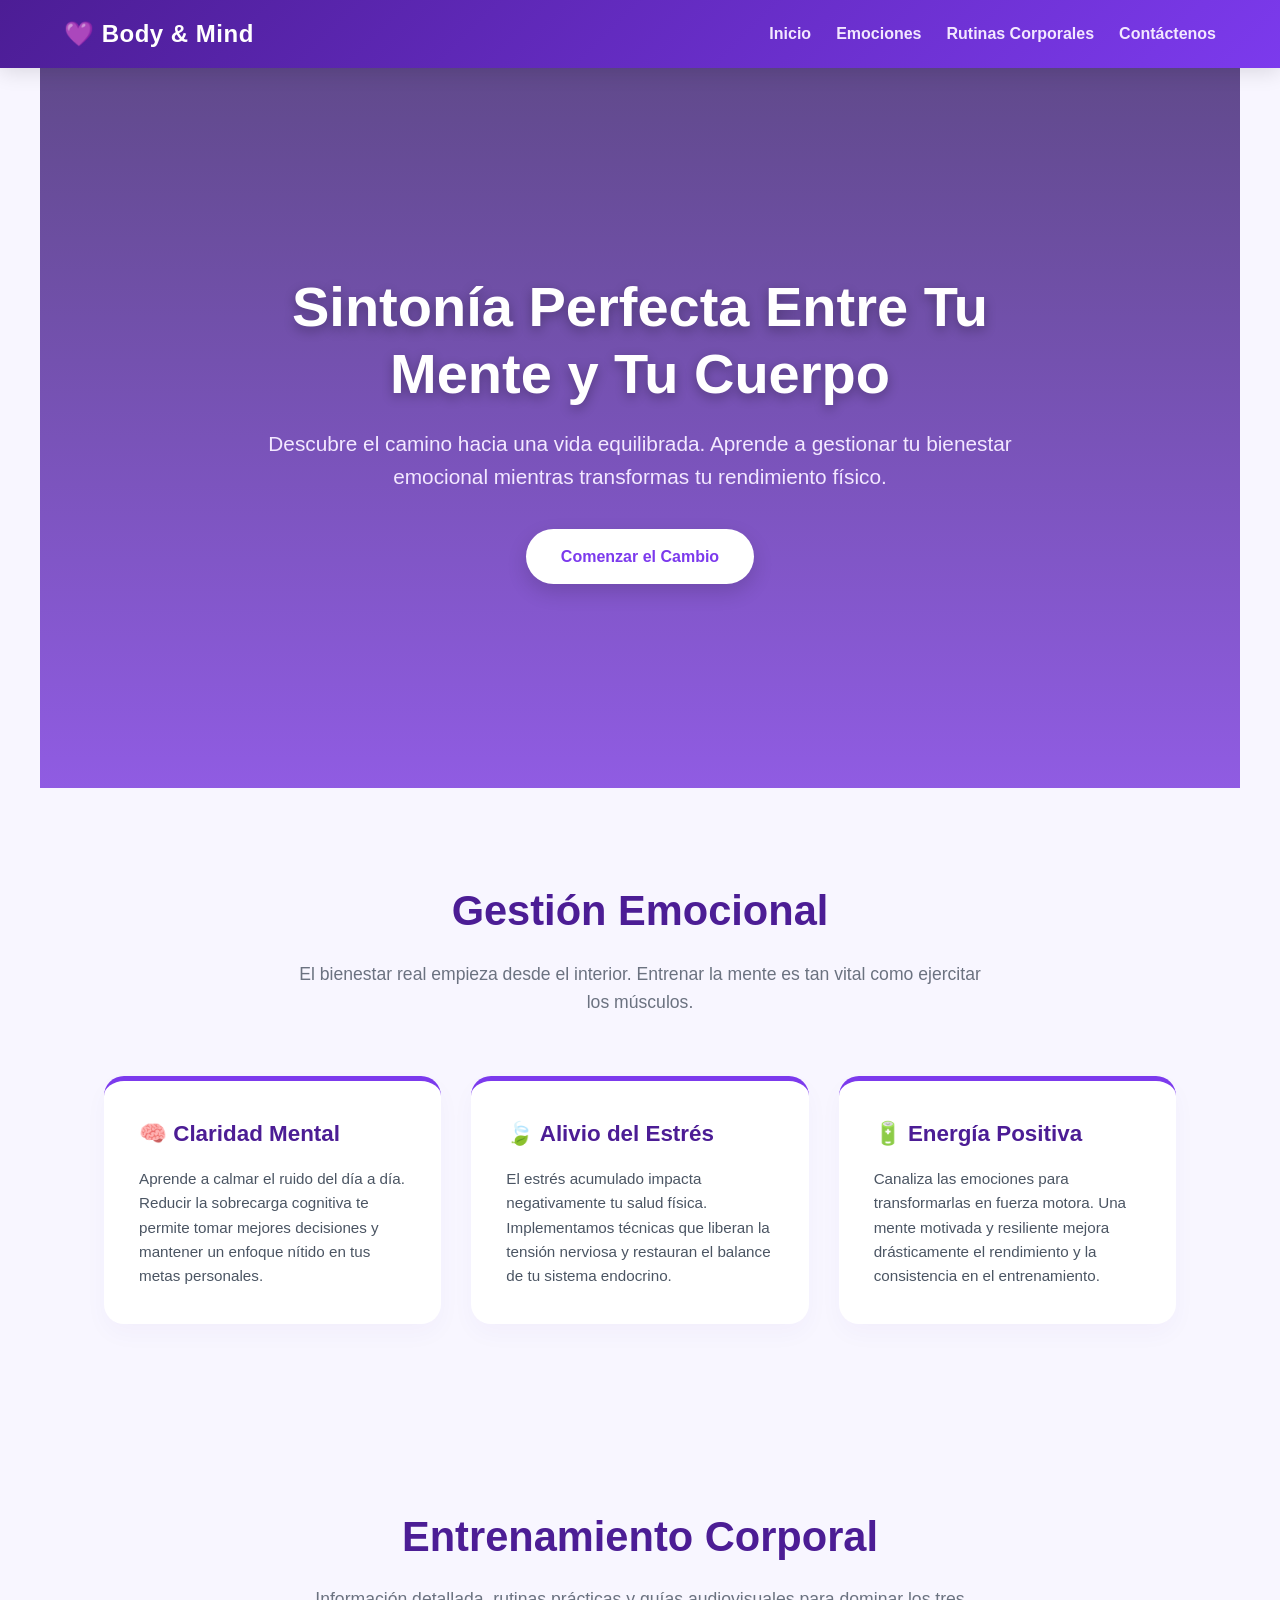
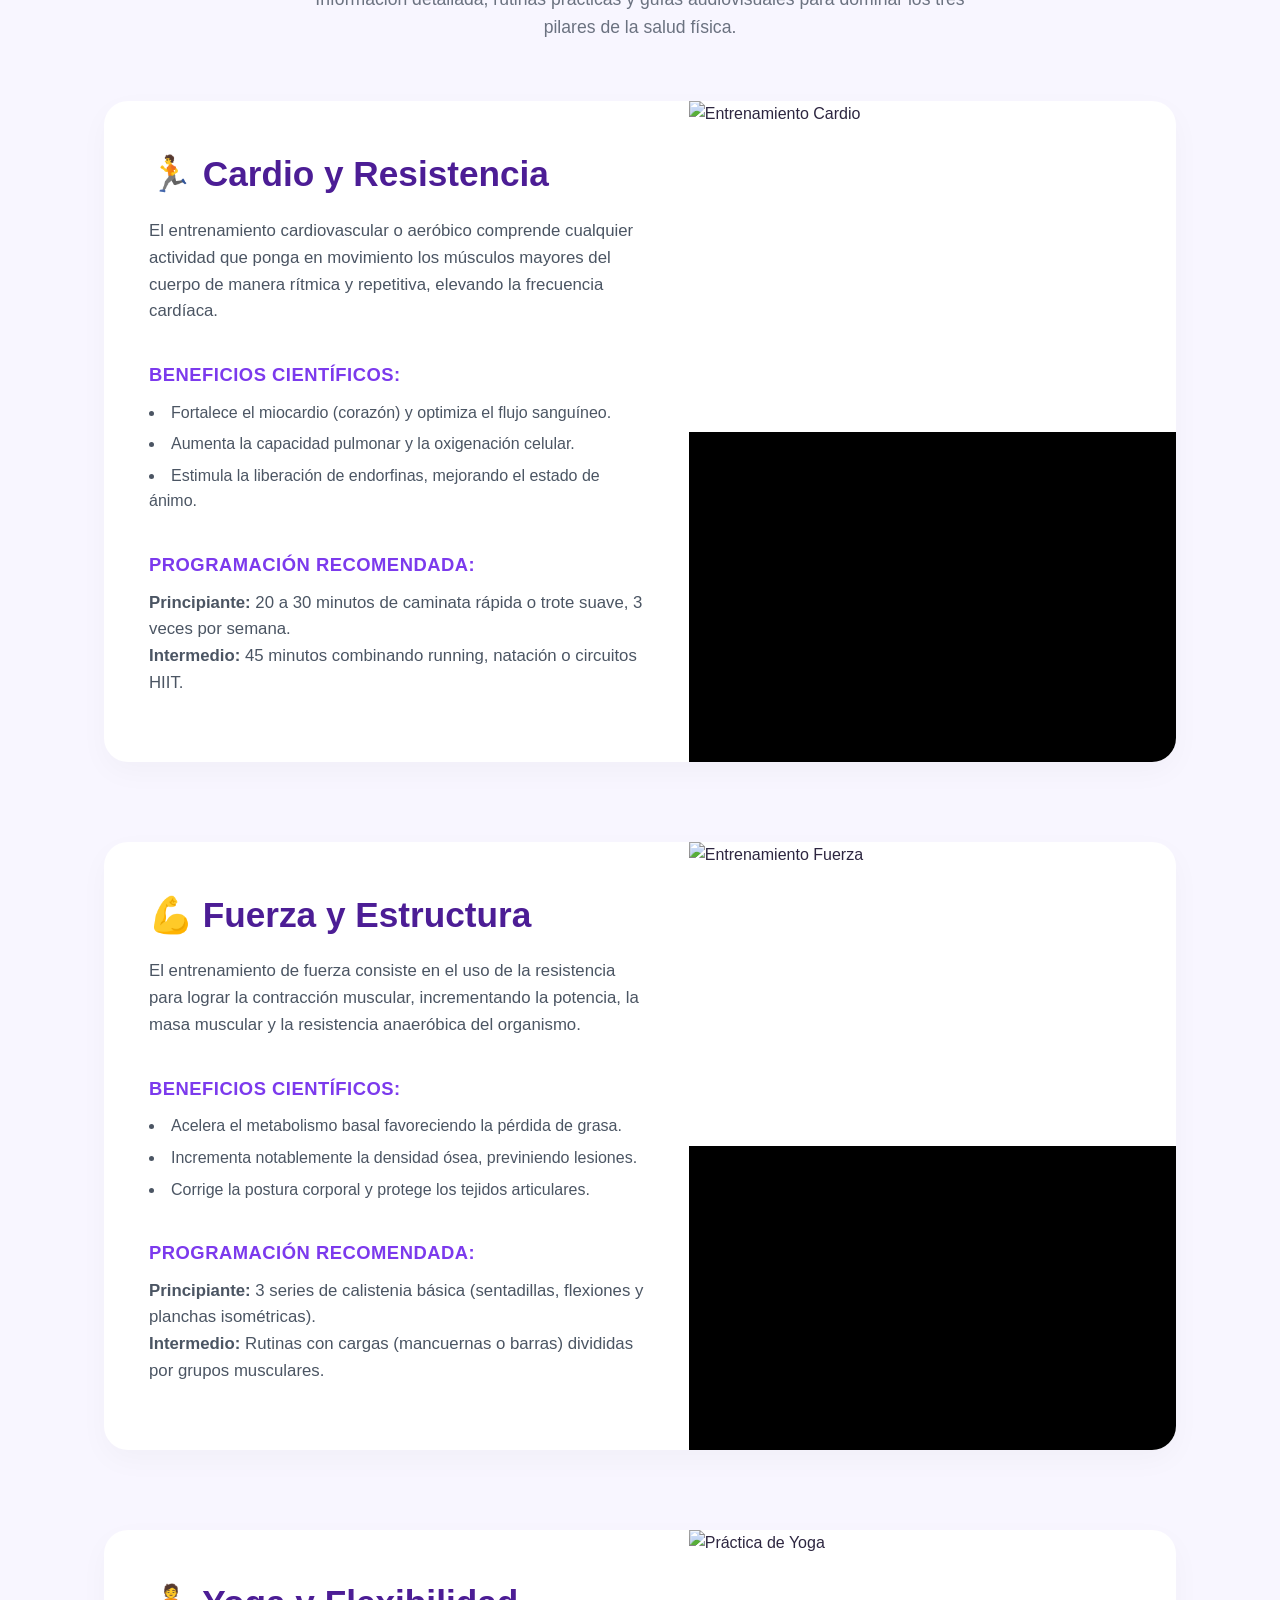
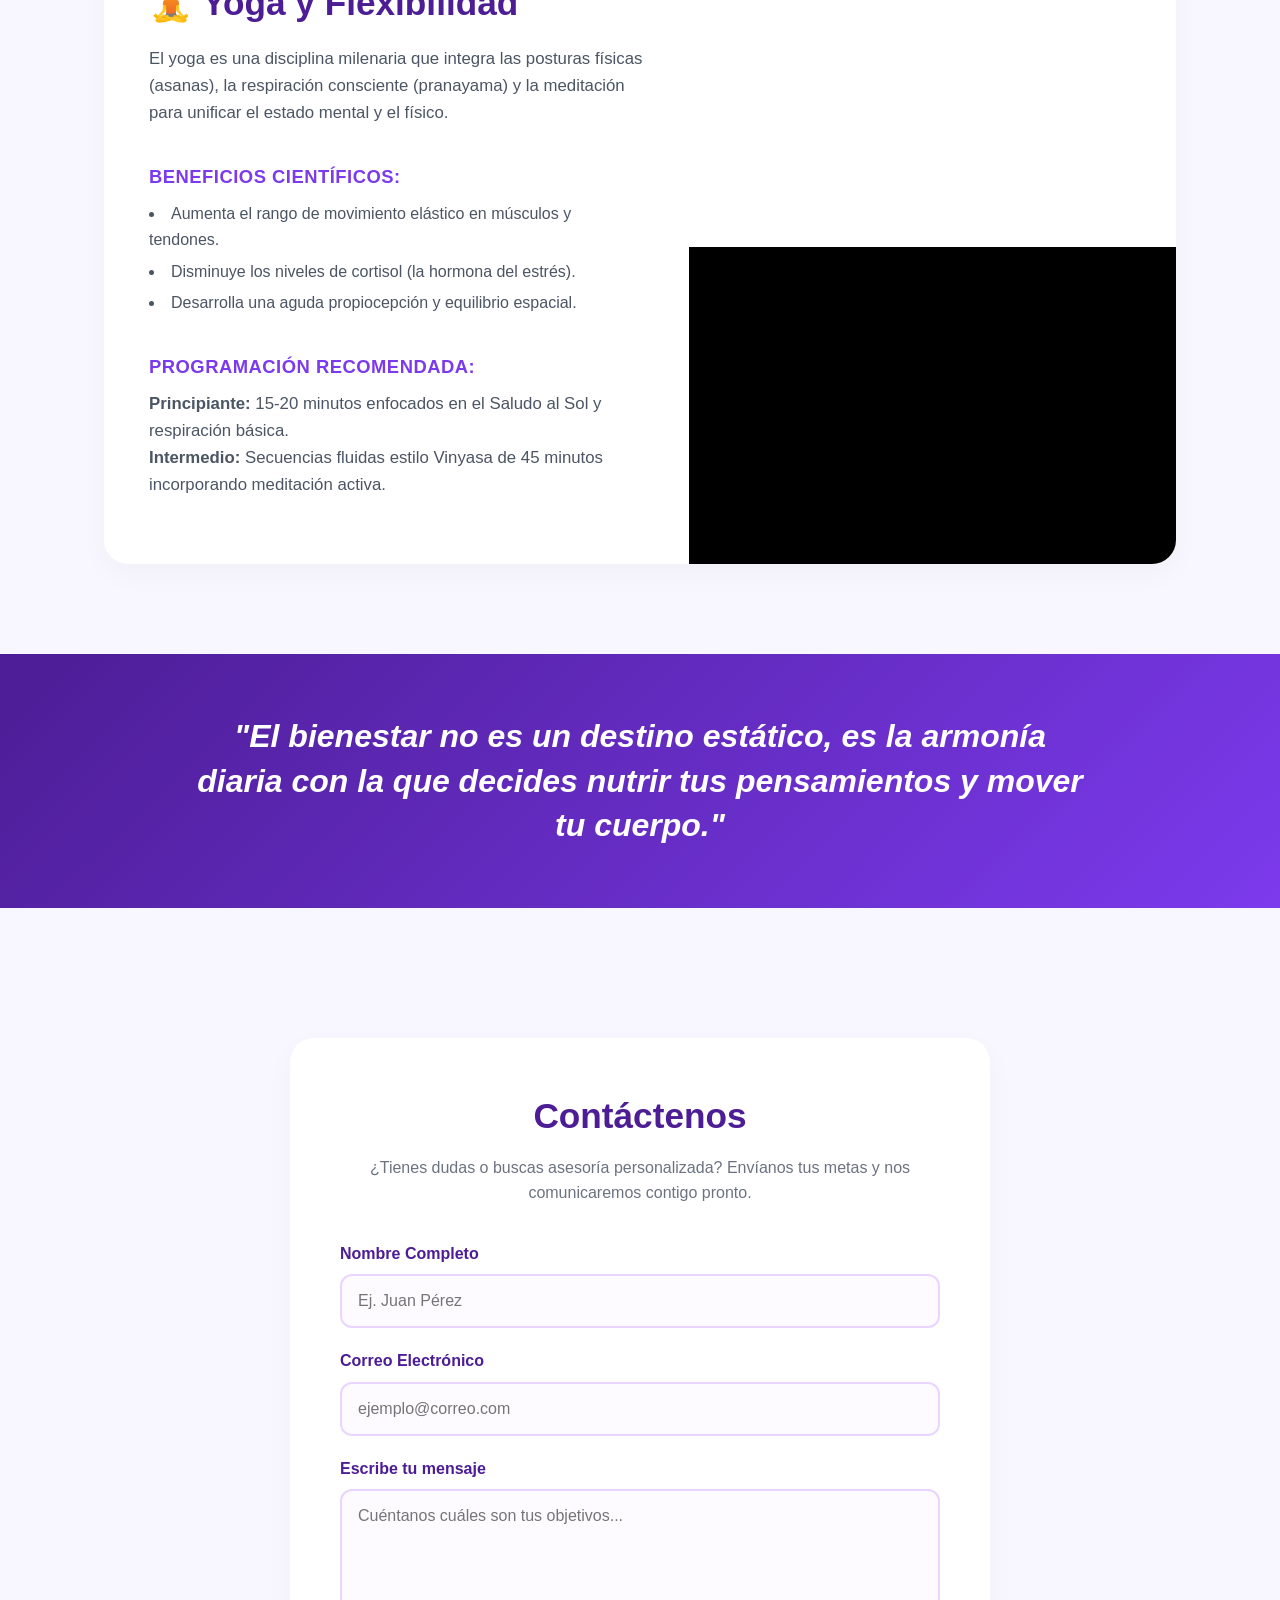
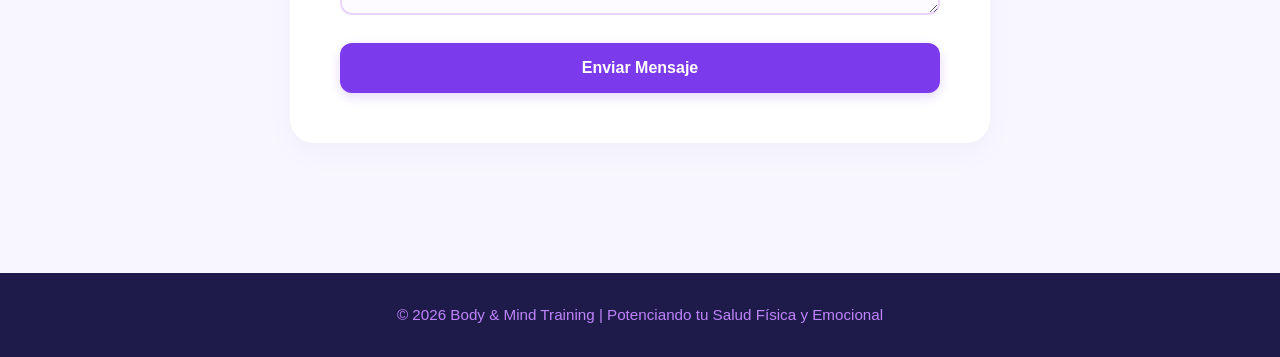
==== index.html @ b723eaaa "Rename INDEX BIENESTAR.html to index.html" ====
<!DOCTYPE html>
<html lang="es">
<head>
    <meta charset="UTF-8">
    <meta name="viewport" content="width=device-width, initial-scale=1.0">
    <title>Body & Mind Training | Bienestar Integral</title>
    <style>
        /* CONFIGURACIÓN GENERAL Y VARIABLES */
        :root {
            --primary: #4c1d95;
            --primary-light: #7c3aed;
            --accent: #a78bfa;
            --bg-light: #f8f6ff;
            --text-dark: #2d2640;
            --text-muted: #6b7280;
            --transition: all 0.3s ease;
        }

        * {
            margin: 0;
            padding: 0;
            box-sizing: border-box;
            font-family: 'Segoe UI', Tahoma, Geneva, Verdana, sans-serif;
            scroll-behavior: smooth;
        }

        body {
            background-color: var(--bg-light);
            color: var(--text-dark);
            line-height: 1.6;
        }

        /* ENCABEZADO Y MENÚ NAVEGACIÓN */
        header {
            background: linear-gradient(135deg, var(--primary), var(--primary-light));
            color: white;
            padding: 15px 5%;
            position: sticky;
            top: 0;
            z-index: 1000;
            box-shadow: 0 4px 20px rgba(0,0,0,0.12);
        }

        nav {
            display: flex;
            justify-content: space-between;
            align-items: center;
            max-width: 1200px;
            margin: 0 auto;
        }

        .logo {
            font-size: 24px;
            font-weight: 800;
            letter-spacing: 0.5px;
        }

        nav ul {
            display: flex;
            list-style: none;
            gap: 25px;
        }

        nav ul li a {
            color: #f3e8ff;
            text-decoration: none;
            font-weight: 600;
            font-size: 1rem;
            transition: var(--transition);
        }

        nav ul li a:hover {
            color: white;
            text-shadow: 0 0 8px rgba(255,255,255,0.5);
        }

        /* SECCIÓN HERO (PORTADA) */
        .hero {
            height: 80vh;
            background: linear-gradient(rgba(46, 16, 101, 0.75), rgba(109, 40, 217, 0.75)),
                        url('https://images.unsplash.com/photo-1517836357463-d25dfeac3438?auto=format&fit=crop&w=1920&q=80');
            background-size: cover;
            background-position: center;
            display: flex;
            justify-content: center;
            align-items: center;
            text-align: center;
            color: white;
            padding: 0 20px;
        }

        .hero-content {
            max-width: 800px;
        }

        .hero h1 {
            font-size: 3.5rem;
            font-weight: 800;
            line-height: 1.2;
            margin-bottom: 20px;
            text-shadow: 0 4px 12px rgba(0,0,0,0.3);
        }

        .hero p {
            font-size: 1.3rem;
            color: #f3e8ff;
            margin-bottom: 35px;
        }

        .btn {
            display: inline-block;
            padding: 15px 35px;
            background: white;
            color: var(--primary-light);
            border-radius: 50px;
            text-decoration: none;
            font-weight: 700;
            box-shadow: 0 8px 20px rgba(0,0,0,0.15);
            transition: var(--transition);
        }

        .btn:hover {
            transform: translateY(-3px);
            box-shadow: 0 12px 25px rgba(0,0,0,0.25);
        }

        /* CONFIGURACIÓN DE SECCIONES */
        section {
            padding: 90px 5%;
            max-width: 1200px;
            margin: 0 auto;
        }

        .titulo-seccion {
            text-align: center;
            color: var(--primary);
            font-size: 2.6rem;
            font-weight: 800;
            margin-bottom: 15px;
        }

        .subtitulo-seccion {
            text-align: center;
            color: var(--text-muted);
            max-width: 700px;
            margin: 0 auto 60px auto;
            font-size: 1.1rem;
        }

        /* SECCIÓN EMOCIONES */
        .emociones-grid {
            display: grid;
            grid-template-columns: repeat(auto-fit, minmax(280px, 1fr));
            gap: 30px;
        }

        .emocion-card {
            background: white;
            border-radius: 20px;
            padding: 35px;
            box-shadow: 0 10px 25px rgba(76, 29, 149, 0.03);
            border-top: 5px solid var(--primary-light);
            transition: var(--transition);
        }

        .emocion-card:hover {
            transform: translateY(-5px);
            box-shadow: 0 15px 35px rgba(76, 29, 149, 0.08);
        }

        .emocion-card h3 {
            color: var(--primary);
            font-size: 1.4rem;
            margin-bottom: 15px;
            display: flex;
            align-items: center;
            gap: 10px;
        }

        .emocion-card p {
            color: #4b5563;
            font-size: 0.95rem;
        }

        /* SECCIÓN PILARES CORPORALES (INFO + IMAGEN + VIDEO) */
        .pilares-container {
            display: flex;
            flex-direction: column;
            gap: 80px;
        }

        .pilar-card {
            background: white;
            border-radius: 24px;
            overflow: hidden;
            box-shadow: 0 10px 30px rgba(0,0,0,0.03);
            display: grid;
            grid-template-columns: 1.2fr 1fr;
            transition: var(--transition);
        }

        .pilar-card:hover {
            box-shadow: 0 15px 40px rgba(76, 29, 149, 0.08);
        }

        .pilar-info {
            padding: 45px;
            display: flex;
            flex-direction: column;
            justify-content: center;
        }

        .pilar-info h2 {
            color: var(--primary);
            font-size: 2.2rem;
            margin-bottom: 15px;
        }

        .pilar-info p {
            color: #4b5563;
            margin-bottom: 20px;
            font-size: 1.05rem;
        }

        .pilar-info h4 {
            color: var(--primary-light);
            font-size: 1.15rem;
            margin-top: 15px;
            margin-bottom: 10px;
            text-transform: uppercase;
            letter-spacing: 0.5px;
        }

        .pilar-info ul {
            list-style-position: inside;
            color: #4b5563;
            margin-bottom: 15px;
        }

        .pilar-info ul li {
            margin-bottom: 6px;
        }

        .pilar-media {
            display: flex;
            flex-direction: column;
            height: 100%;
        }

        .pilar-img {
            width: 100%;
            height: 50%;
            object-fit: cover;
        }

        .video-container {
            position: relative;
            width: 100%;
            height: 50%;
            background: #000;
        }

        .video-container iframe {
            width: 100%;
            height: 100%;
            border: none;
        }

        /* SECCIÓN FRASES */
        .frase-motivacional {
            background: linear-gradient(135deg, var(--primary), var(--primary-light));
            color: white;
            text-align: center;
            padding: 60px 20px;
            max-width: 100%;
        }

        .frase-content {
            font-size: 2rem;
            font-weight: 600;
            max-width: 900px;
            margin: auto;
            font-style: italic;
            line-height: 1.4;
        }

        /* FORMULARIO DE CONTACTO */
        .contacto-box {
            background: white;
            border-radius: 24px;
            padding: 50px;
            box-shadow: 0 10px 30px rgba(0,0,0,0.03);
            max-width: 700px;
            margin: 40px auto;
        }

        .form-grupo {
            margin-bottom: 20px;
        }

        .form-grupo label {
            display: block;
            margin-bottom: 8px;
            color: var(--primary);
            font-weight: 600;
        }

        input, textarea {
            width: 100%;
            padding: 16px;
            border: 2px solid #e9d5ff;
            border-radius: 12px;
            font-size: 1rem;
            transition: var(--transition);
            background-color: #fdfbff;
        }

        input:focus, textarea:focus {
            outline: none;
            border-color: var(--primary-light);
            background-color: white;
        }

        button[type="submit"] {
            background: var(--primary-light);
            color: white;
            border: none;
            padding: 16px 40px;
            font-size: 1rem;
            font-weight: 700;
            border-radius: 12px;
            cursor: pointer;
            width: 100%;
            transition: var(--transition);
            box-shadow: 0 4px 12px rgba(124, 58, 237, 0.2);
        }

        button[type="submit"]:hover {
            background: var(--primary);
            transform: translateY(-2px);
            box-shadow: 0 6px 15px rgba(124, 58, 237, 0.3);
        }

        /* PIE DE PÁGINA */
        footer {
            background: #1e1b4b;
            color: #c084fc;
            text-align: center;
            padding: 30px 20px;
            font-size: 0.95rem;
        }

        /* RESPONSIVE DESIGN */
        @media (max-width: 968px) {
            .pilar-card {
                grid-template-columns: 1fr;
            }
            .pilar-media {
                height: 600px;
            }
            .hero h1 {
                font-size: 2.6rem;
            }
        }

        @media (max-width: 768px) {
            nav {
                flex-direction: column;
                gap: 15px;
            }
            nav ul {
                gap: 15px;
                flex-wrap: wrap;
                justify-content: center;
            }
            section {
                padding: 60px 20px;
            }
            .contacto-box {
                padding: 35px 20px;
            }
        }
    </style>
</head>
<body>

    <!-- MENÚ DE NAVEGACIÓN ACTUALIZADO -->
    <header>
        <nav>
            <div class="logo">💜 Body & Mind</div>
            <ul>
                <li><a href="#inicio">Inicio</a></li>
                <li><a href="#emociones">Emociones</a></li>
                <li><a href="#corporal">Rutinas Corporales</a></li>
                <li><a href="#contacto">Contáctenos</a></li>
            </ul>
        </nav>
    </header>

    <!-- PORTADA PRINCIPAL -->
    <section class="hero" id="inicio">
        <div class="hero-content">
            <h1>Sintonía Perfecta Entre Tu Mente y Tu Cuerpo</h1>
            <p>Descubre el camino hacia una vida equilibrada. Aprende a gestionar tu bienestar emocional mientras transformas tu rendimiento físico.</p>
            <a href="#emociones" class="btn">Comenzar el Cambio</a>
        </div>
    </section>

    <!-- NUEVA SECCIÓN: EMOCIONES -->
    <section id="emociones">
        <h2 class="titulo-seccion">Gestión Emocional</h2>
        <p class="subtitulo-seccion">El bienestar real empieza desde el interior. Entrenar la mente es tan vital como ejercitar los músculos.</p>
        
        <div class="emociones-grid">
            <div class="emocion-card">
                <h3>🧠 Claridad Mental</h3>
                <p>Aprende a calmar el ruido del día a día. Reducir la sobrecarga cognitiva te permite tomar mejores decisiones y mantener un enfoque nítido en tus metas personales.</p>
            </div>
            <div class="emocion-card">
                <h3>🍃 Alivio del Estrés</h3>
                <p>El estrés acumulado impacta negativamente tu salud física. Implementamos técnicas que liberan la tensión nerviosa y restauran el balance de tu sistema endocrino.</p>
            </div>
            <div class="emocion-card">
                <h3>🔋 Energía Positiva</h3>
                <p>Canaliza las emociones para transformarlas en fuerza motora. Una mente motivada y resiliente mejora drásticamente el rendimiento y la consistencia en el entrenamiento.</p>
            </div>
        </div>
    </section>

    <!-- SECCIÓN: PILARES CORPORALES COMPLETOS (INFO + IMAGEN + VIDEO) -->
    <section id="corporal">
        <h2 class="titulo-seccion">Entrenamiento Corporal</h2>
        <p class="subtitulo-seccion">Información detallada, rutinas prácticas y guías audiovisuales para dominar los tres pilares de la salud física.</p>

        <div class="pilares-container">

            <!-- PILAR 1: CARDIO -->
            <div class="pilar-card">
                <div class="pilar-info">
                    <h2>🏃 Cardio y Resistencia</h2>
                    <p>El entrenamiento cardiovascular o aeróbico comprende cualquier actividad que ponga en movimiento los músculos mayores del cuerpo de manera rítmica y repetitiva, elevando la frecuencia cardíaca.</p>
                    
                    <h4>Beneficios Científicos:</h4>
                    <ul>
                        <li>Fortalece el miocardio (corazón) y optimiza el flujo sanguíneo.</li>
                        <li>Aumenta la capacidad pulmonar y la oxigenación celular.</li>
                        <li>Estimula la liberación de endorfinas, mejorando el estado de ánimo.</li>
                    </ul>

                    <h4>Programación Recomendada:</h4>
                    <p><strong>Principiante:</strong> 20 a 30 minutos de caminata rápida o trote suave, 3 veces por semana.<br>
                    <strong>Intermedio:</strong> 45 minutos combinando running, natación o circuitos HIIT.</p>
                </div>
                <div class="pilar-media">
                    <img class="pilar-img" src="https://images.unsplash.com/photo-1518611012118-696072aa579a?auto=format&fit=crop&w=800&q=80" alt="Entrenamiento Cardio">
                    <div class="video-container">
                        <!-- Video Educativo de Cardio -->
                        <iframe src="https://www.youtube.com/watch?v=34HNnJT0koc" title="Guía de Cardio" allowfullscreen></iframe>
                    </div>
                </div>
            </div>

            <!-- PILAR 2: FUERZA -->
            <div class="pilar-card">
                <div class="pilar-info">
                    <h2>💪 Fuerza y Estructura</h2>
                    <p>El entrenamiento de fuerza consiste en el uso de la resistencia para lograr la contracción muscular, incrementando la potencia, la masa muscular y la resistencia anaeróbica del organismo.</p>
                    
                    <h4>Beneficios Científicos:</h4>
                    <ul>
                        <li>Acelera el metabolismo basal favoreciendo la pérdida de grasa.</li>
                        <li>Incrementa notablemente la densidad ósea, previniendo lesiones.</li>
                        <li>Corrige la postura corporal y protege los tejidos articulares.</li>
                    </ul>

                    <h4>Programación Recomendada:</h4>
                    <p><strong>Principiante:</strong> 3 series de calistenia básica (sentadillas, flexiones y planchas isométricas).<br>
                    <strong>Intermedio:</strong> Rutinas con cargas (mancuernas o barras) divididas por grupos musculares.</p>
                </div>
                <div class="pilar-media">
                    <img class="pilar-img" src="https://images.unsplash.com/photo-1534438327276-14e5300c3a48?auto=format&fit=crop&w=800&q=80" alt="Entrenamiento Fuerza">
                    <div class="video-container">
                        <!-- Video Educativo de Fuerza -->
                        <iframe src="https://www.youtube.com/embed/ixskE_wZk6U" title="Guía de Fuerza" allowfullscreen></iframe>
                    </div>
                </div>
            </div>

            <!-- PILAR 3: YOGA -->
            <div class="pilar-card">
                <div class="pilar-info">
                    <h2>🧘 Yoga y Flexibilidad</h2>
                    <p>El yoga es una disciplina milenaria que integra las posturas físicas (asanas), la respiración consciente (pranayama) y la meditación para unificar el estado mental y el físico.</p>
                    
                    <h4>Beneficios Científicos:</h4>
                    <ul>
                        <li>Aumenta el rango de movimiento elástico en músculos y tendones.</li>
                        <li>Disminuye los niveles de cortisol (la hormona del estrés).</li>
                        <li>Desarrolla una aguda propiocepción y equilibrio espacial.</li>
                    </ul>

                    <h4>Programación Recomendada:</h4>
                    <p><strong>Principiante:</strong> 15-20 minutos enfocados en el Saludo al Sol y respiración básica.<br>
                    <strong>Intermedio:</strong> Secuencias fluidas estilo Vinyasa de 45 minutos incorporando meditación activa.</p>
                </div>
                <div class="pilar-media">
                    <img class="pilar-img" src="https://images.unsplash.com/photo-1506126613408-eca07ce68773?auto=format&fit=crop&w=800&q=80" alt="Práctica de Yoga">
                    <div class="video-container">
                        <!-- Video Educativo de Yoga -->
                        <iframe src="https://www.youtube.com/embed/6m6YVwV7Rsk" title="Guía de Yoga" allowfullscreen></iframe>
                    </div>
                </div>
            </div>

        </div>
    </section>

    <!-- ELEMENTO MOTIVACIONAL INTERMEDIO -->
    <section class="frase-motivacional">
        <div class="frase-content">
            "El bienestar no es un destino estático, es la armonía diaria con la que decides nutrir tus pensamientos y mover tu cuerpo."
        </div>
    </section>

    <!-- SECCIÓN DE CONTACTO FUNCIONAL CON TU CORREO -->
    <section id="contacto">
        <div class="contacto-box">
            <h2 class="titulo-seccion" style="font-size: 2.2rem; margin-bottom: 10px;">Contáctenos</h2>
            <p style="text-align: center; color: var(--text-muted); margin-bottom: 35px;">¿Tienes dudas o buscas asesoría personalizada? Envíanos tus metas y nos comunicaremos contigo pronto.</p>
            
            <!-- Formulario conectado de forma real y segura mediante Formspree -->
            <form action="https://formspree.io/f/xoqggrle" method="POST">
                <div class="form-grupo">
                    <label for="nombre">Nombre Completo</label>
                    <input type="text" id="nombre" name="name" placeholder="Ej. Juan Pérez" required>
                </div>

                <div class="form-grupo">
                    <label for="email">Correo Electrónico</label>
                    <input type="email" id="email" name="email" placeholder="ejemplo@correo.com" required>
                </div>

                <div class="form-grupo">
                    <label for="mensaje">Escribe tu mensaje</label>
                    <textarea id="mensaje" name="message" rows="5" placeholder="Cuéntanos cuáles son tus objetivos..." required></textarea>
                </div>

                <!-- Redirección oculta apuntando estrictamente a tu dirección de correo -->
                <input type="hidden" name="_replyto" value="eudiamarblanco08@gmail.com">

                <button type="submit">Enviar Mensaje</button>
            </form>
        </div>
    </section>

    <!-- PIE DE PÁGINA -->
    <footer>
        <p>© 2026 Body & Mind Training | Potenciando tu Salud Física y Emocional</p>
    </footer>

</body>
</html>
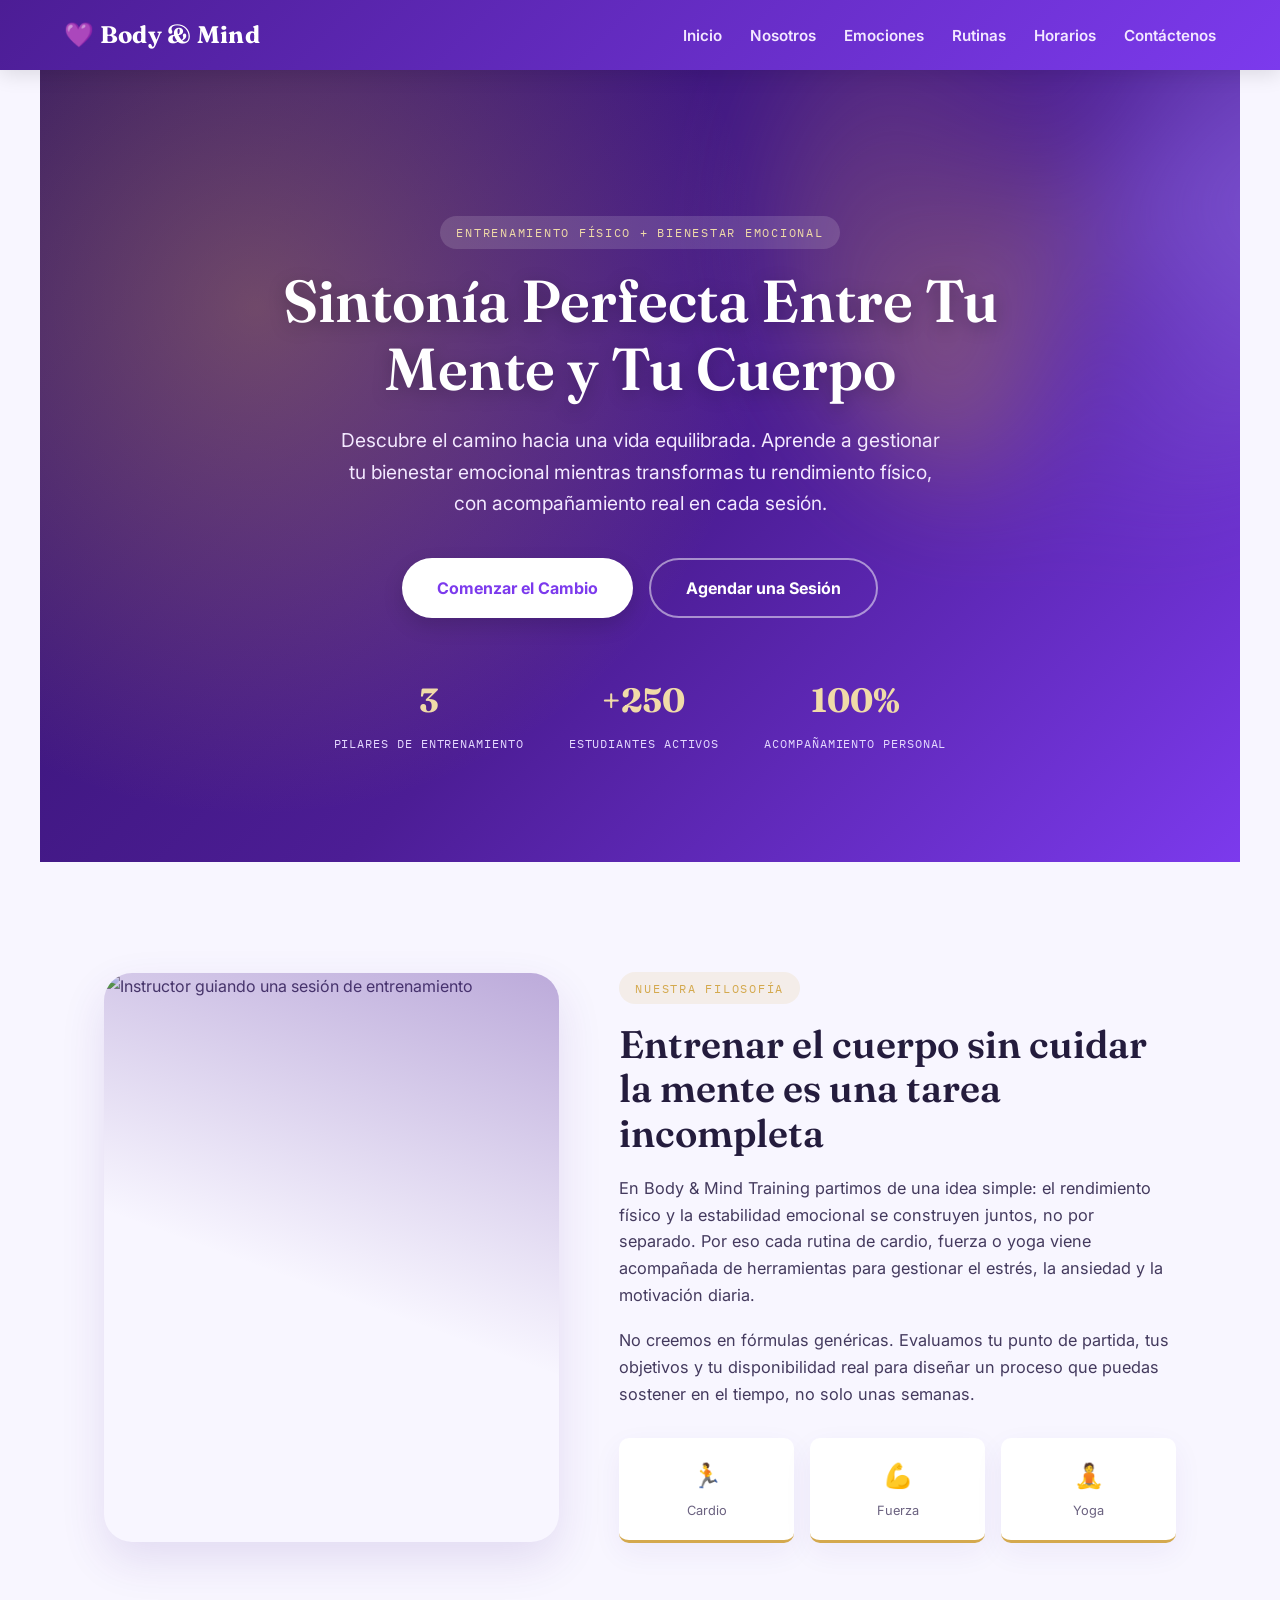
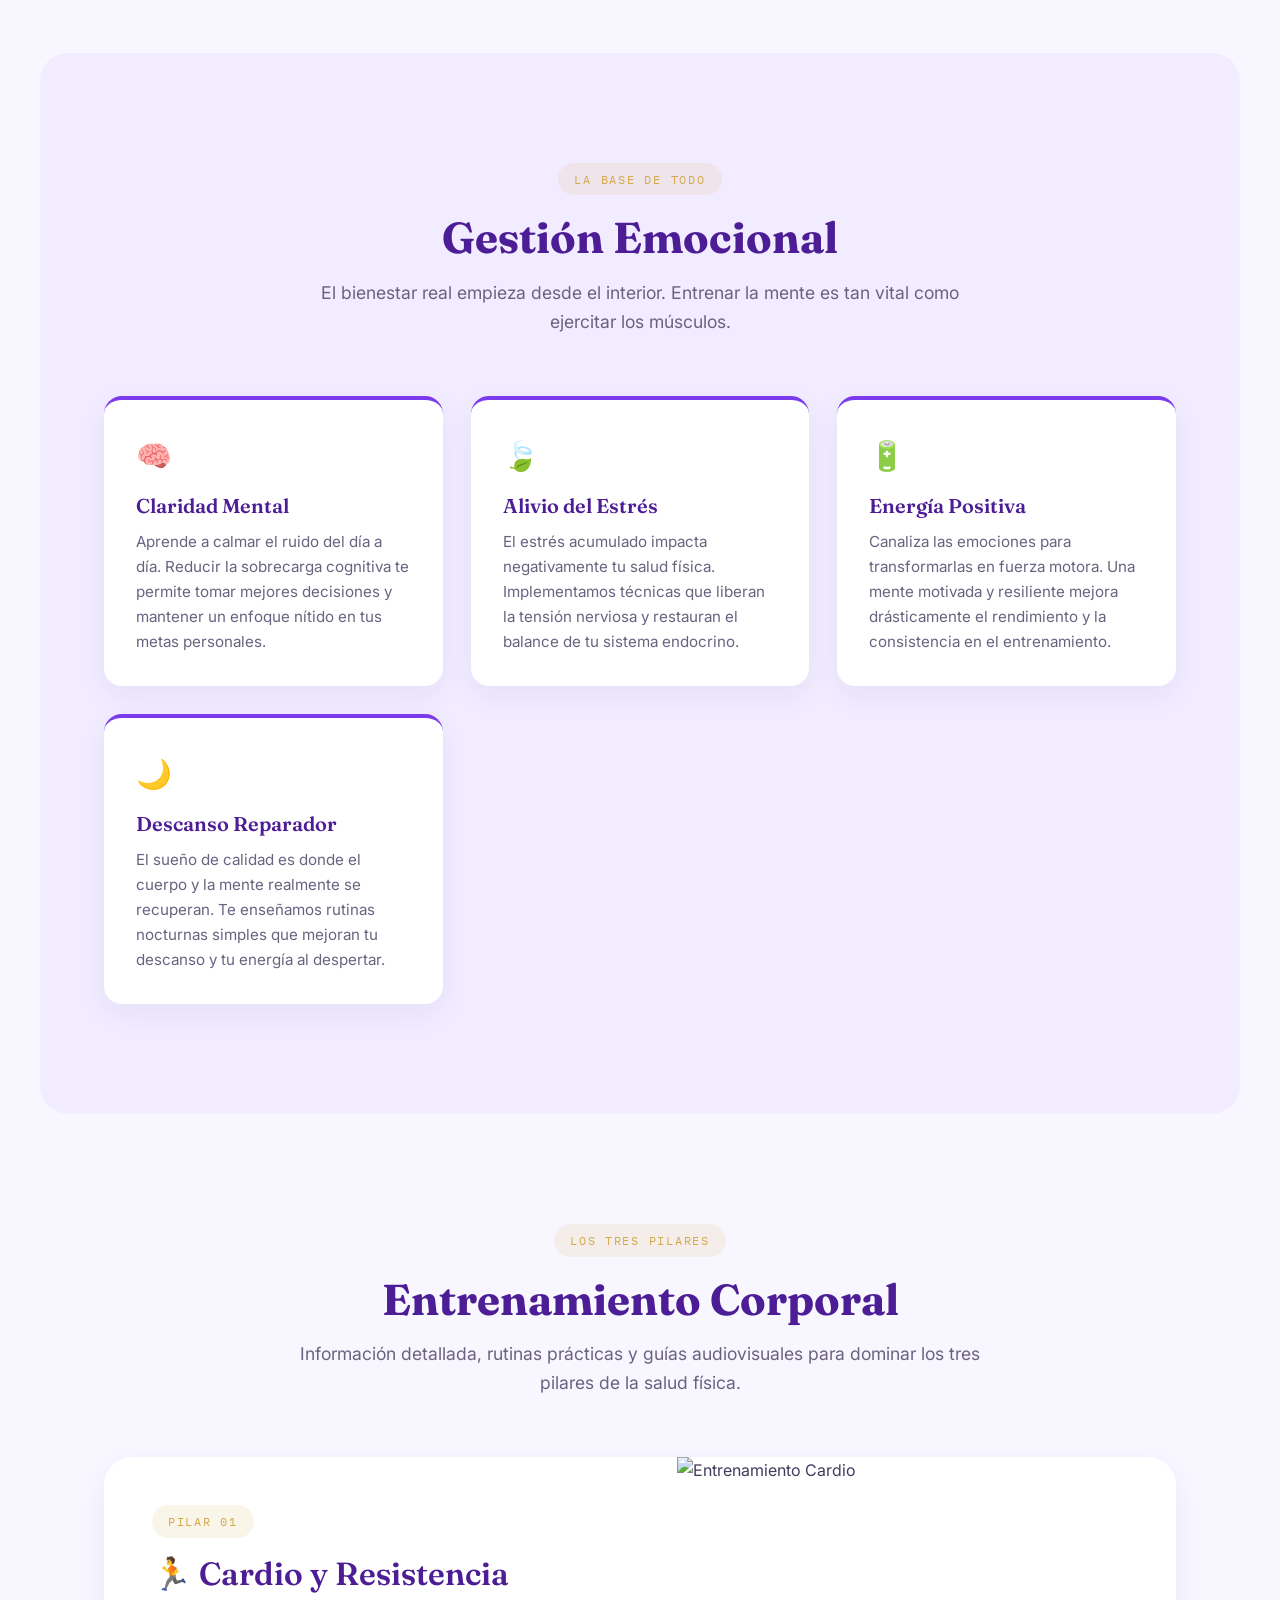
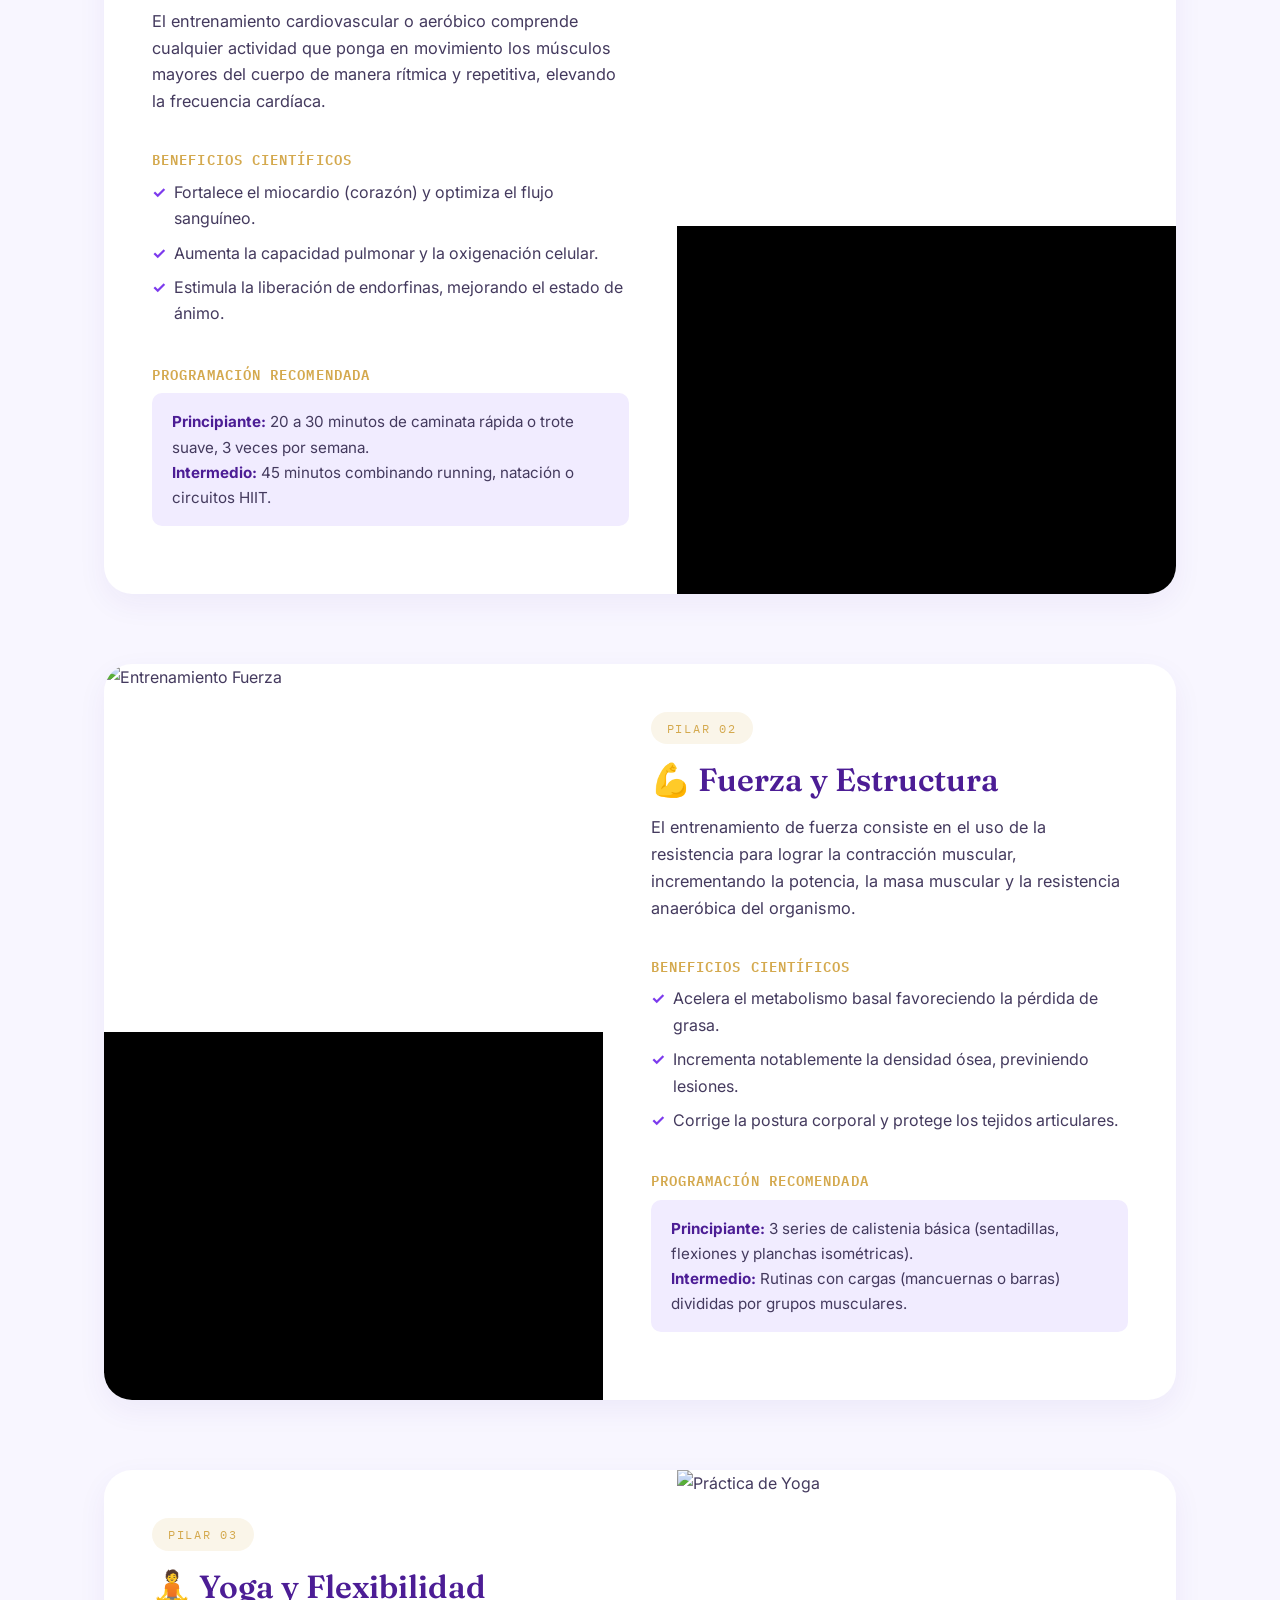
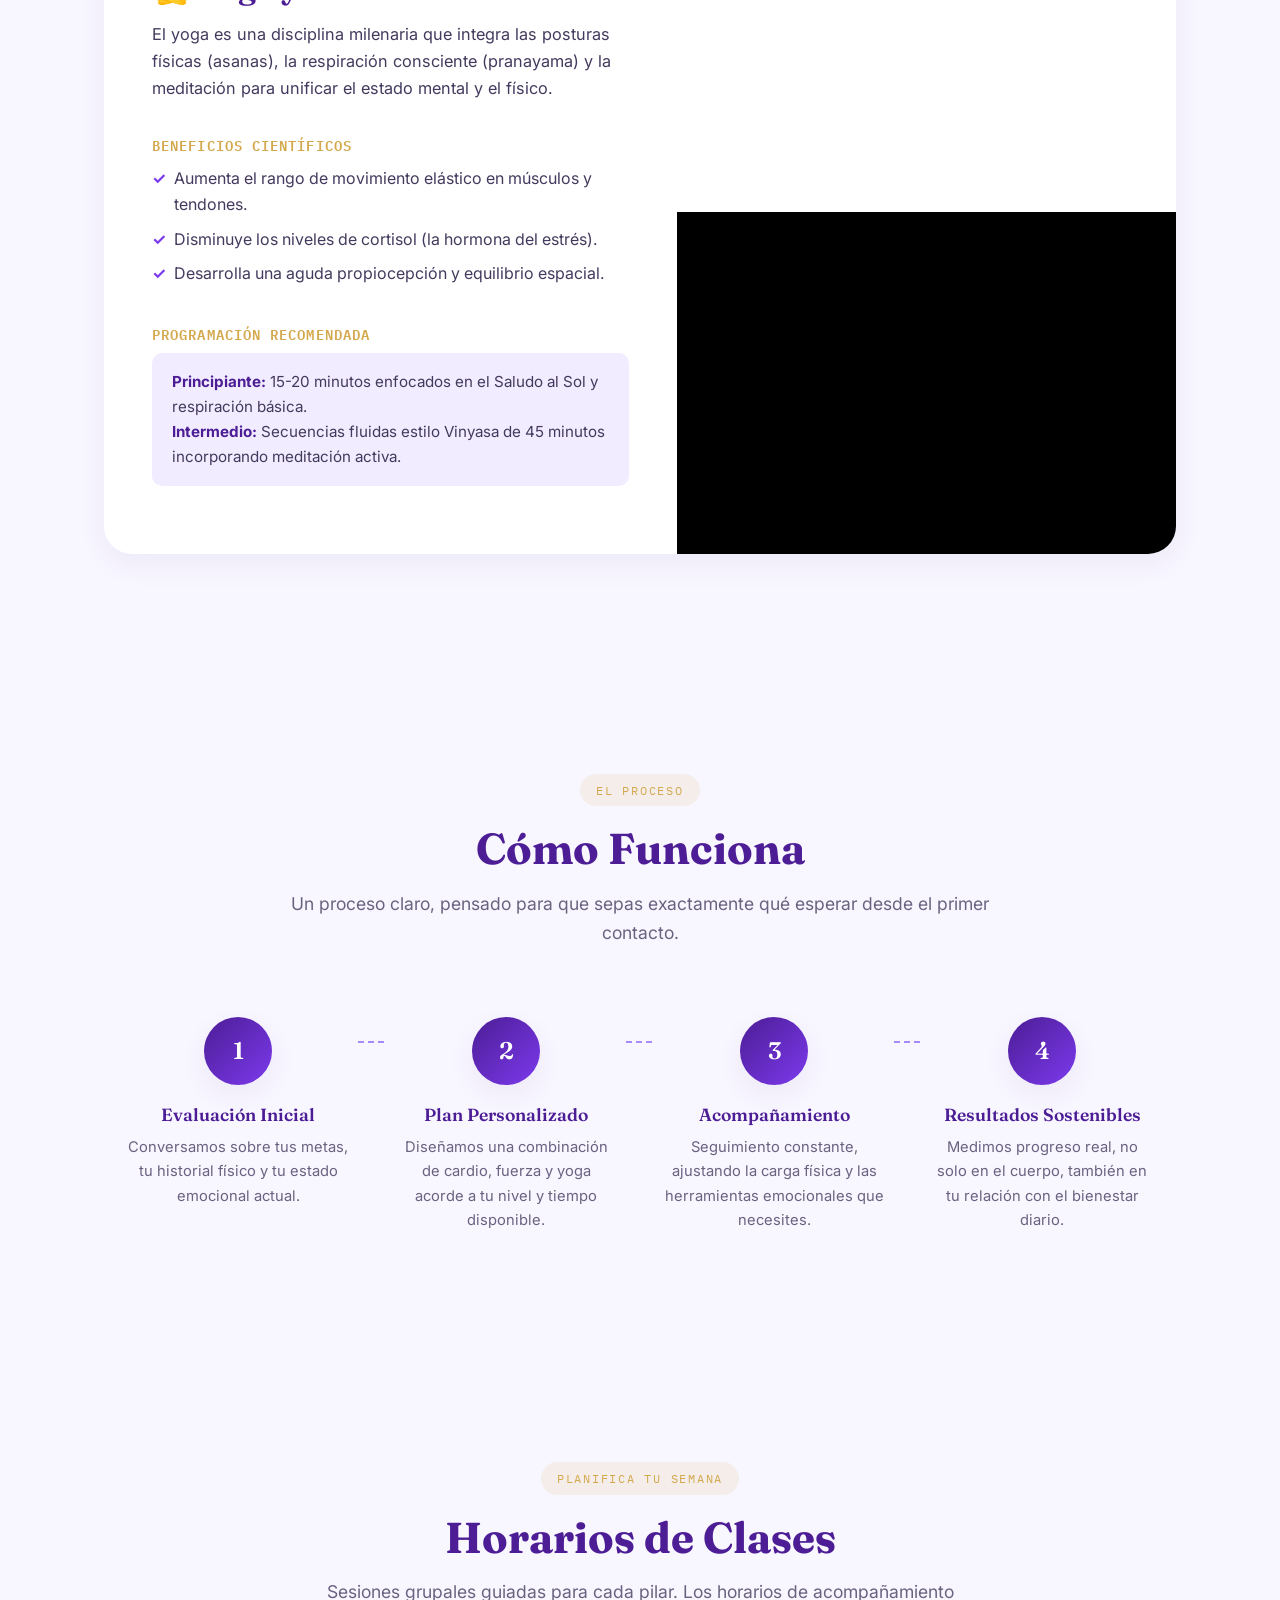
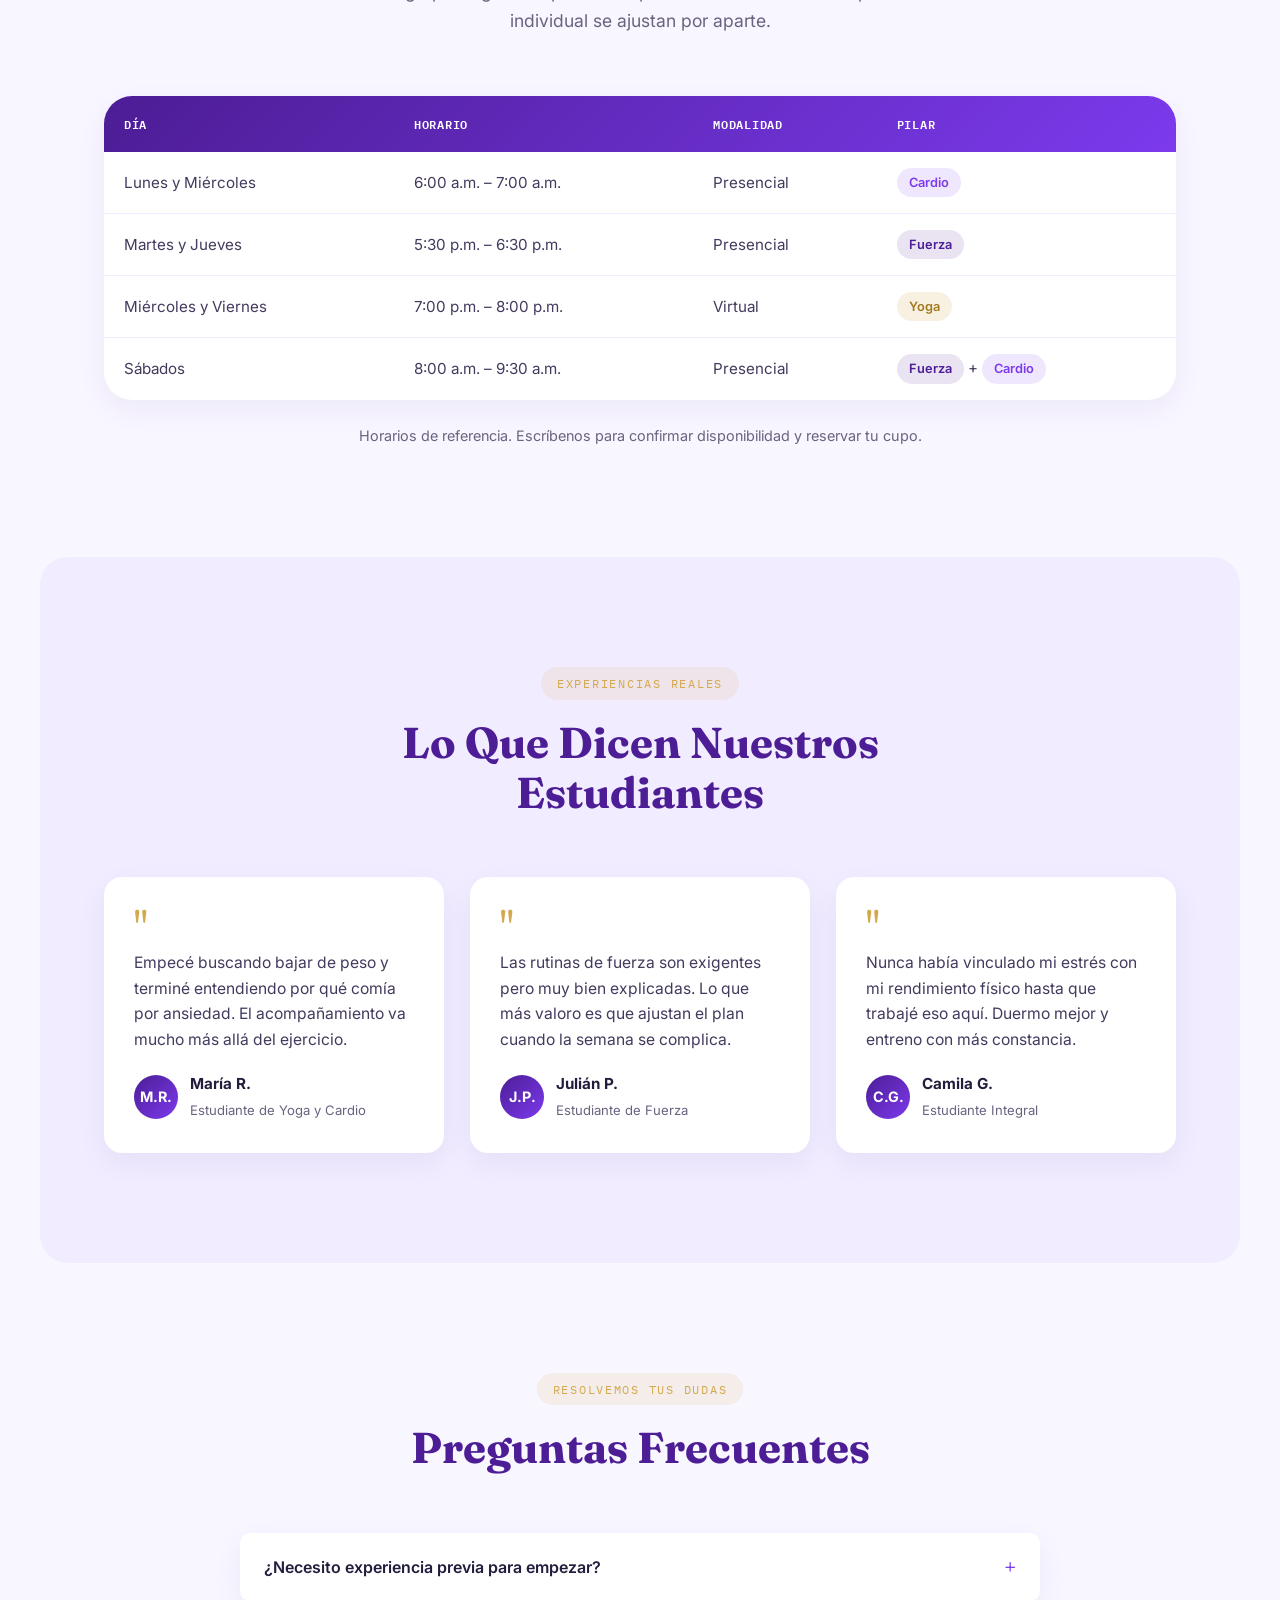
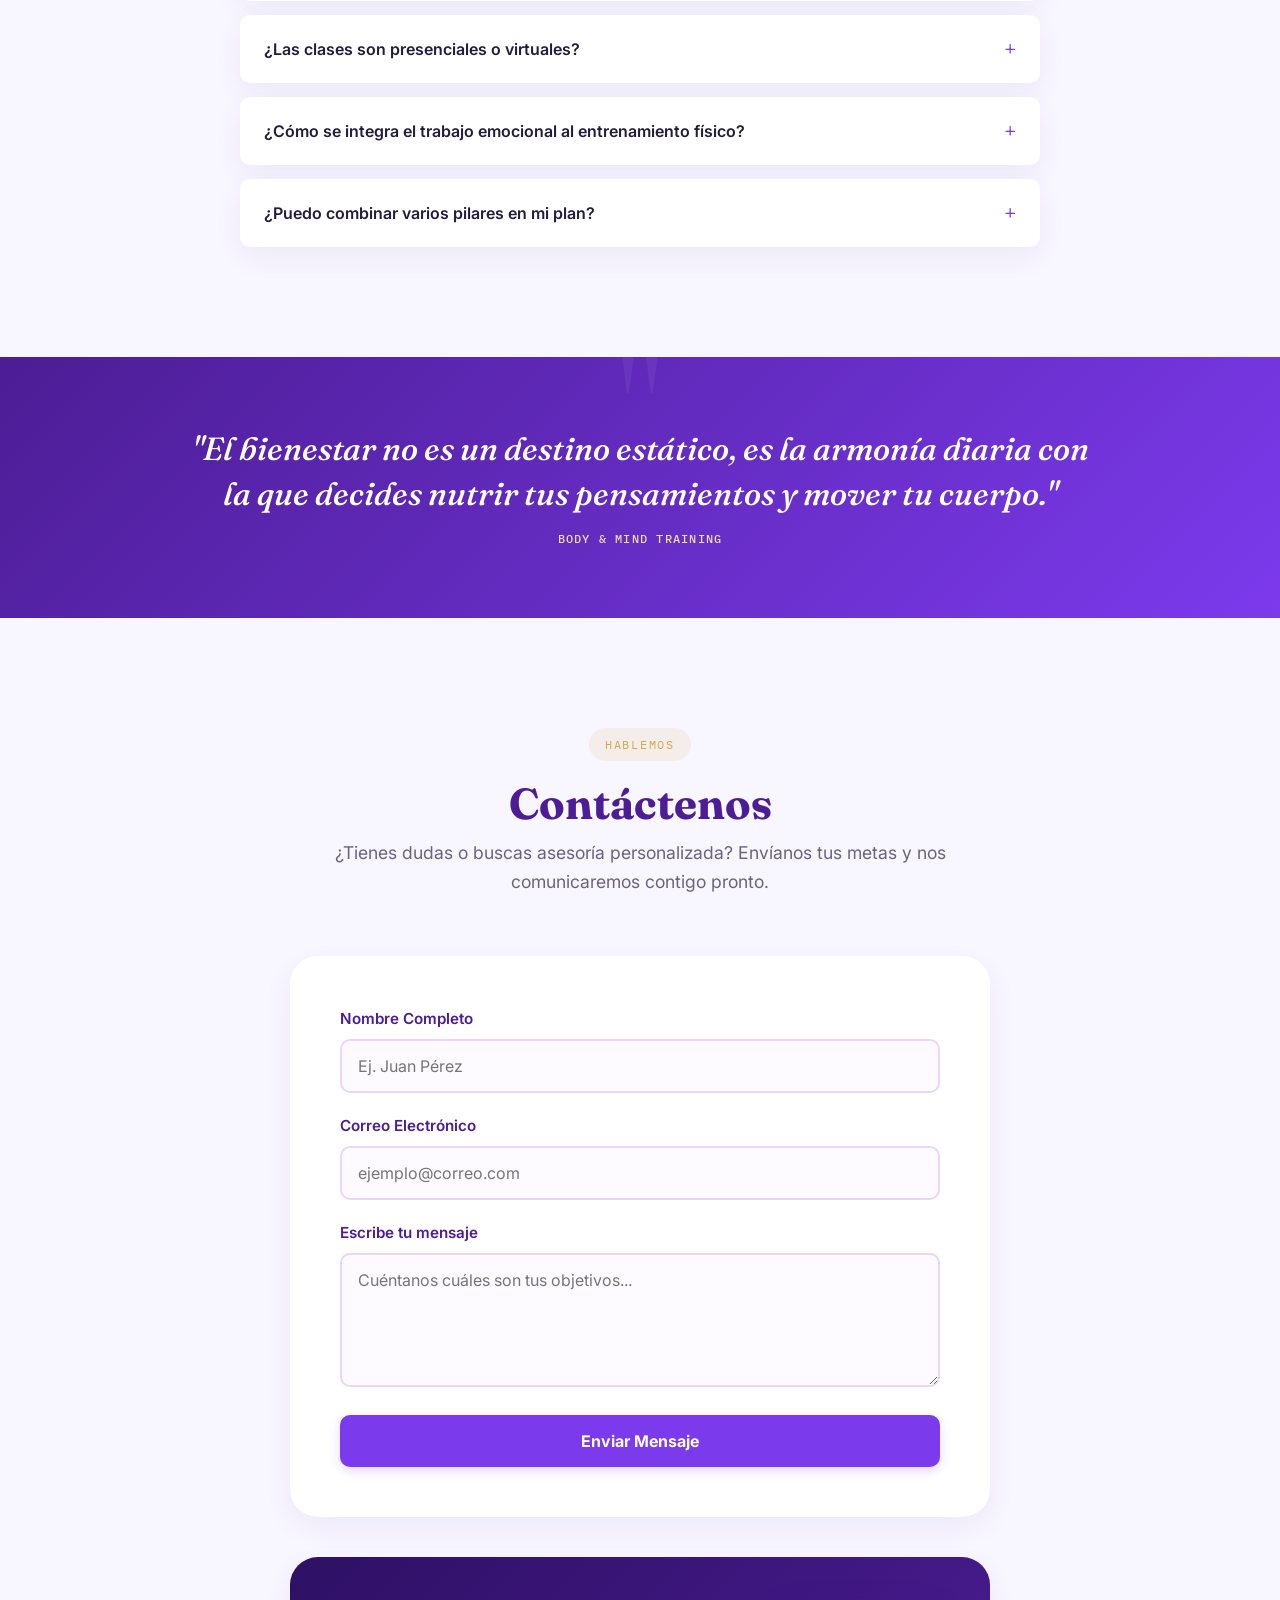
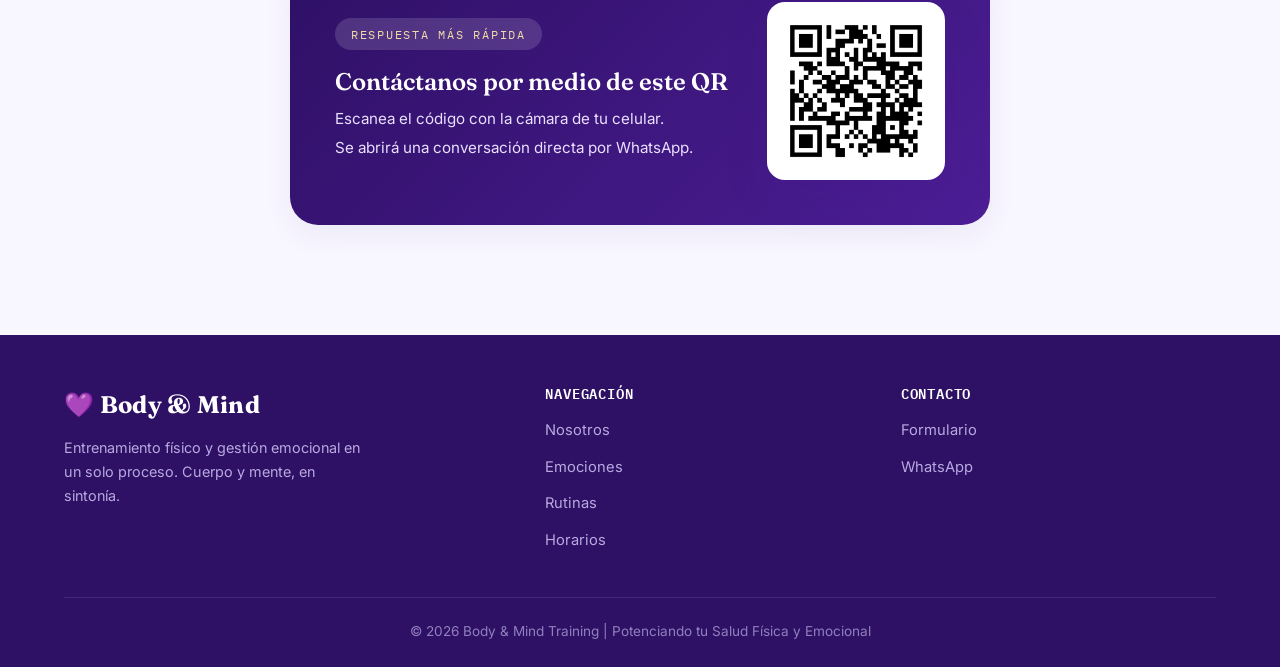
==== commit 5830c050: "Add files via upload" ====
--- a/index.html
+++ b/index.html
@@ -1,562 +1,530 @@
-<!DOCTYPE html>
-<html lang="es">
-<head>
-    <meta charset="UTF-8">
-    <meta name="viewport" content="width=device-width, initial-scale=1.0">
-    <title>Body & Mind Training | Bienestar Integral</title>
-    <style>
-        /* CONFIGURACIÓN GENERAL Y VARIABLES */
-        :root {
-            --primary: #4c1d95;
-            --primary-light: #7c3aed;
-            --accent: #a78bfa;
-            --bg-light: #f8f6ff;
-            --text-dark: #2d2640;
-            --text-muted: #6b7280;
-            --transition: all 0.3s ease;
-        }
-
-        * {
-            margin: 0;
-            padding: 0;
-            box-sizing: border-box;
-            font-family: 'Segoe UI', Tahoma, Geneva, Verdana, sans-serif;
-            scroll-behavior: smooth;
-        }
-
-        body {
-            background-color: var(--bg-light);
-            color: var(--text-dark);
-            line-height: 1.6;
-        }
-
-        /* ENCABEZADO Y MENÚ NAVEGACIÓN */
-        header {
-            background: linear-gradient(135deg, var(--primary), var(--primary-light));
-            color: white;
-            padding: 15px 5%;
-            position: sticky;
-            top: 0;
-            z-index: 1000;
-            box-shadow: 0 4px 20px rgba(0,0,0,0.12);
-        }
-
-        nav {
-            display: flex;
-            justify-content: space-between;
-            align-items: center;
-            max-width: 1200px;
-            margin: 0 auto;
-        }
-
-        .logo {
-            font-size: 24px;
-            font-weight: 800;
-            letter-spacing: 0.5px;
-        }
-
-        nav ul {
-            display: flex;
-            list-style: none;
-            gap: 25px;
-        }
-
-        nav ul li a {
-            color: #f3e8ff;
-            text-decoration: none;
-            font-weight: 600;
-            font-size: 1rem;
-            transition: var(--transition);
-        }
-
-        nav ul li a:hover {
-            color: white;
-            text-shadow: 0 0 8px rgba(255,255,255,0.5);
-        }
-
-        /* SECCIÓN HERO (PORTADA) */
-        .hero {
-            height: 80vh;
-            background: linear-gradient(rgba(46, 16, 101, 0.75), rgba(109, 40, 217, 0.75)),
-                        url('https://images.unsplash.com/photo-1517836357463-d25dfeac3438?auto=format&fit=crop&w=1920&q=80');
-            background-size: cover;
-            background-position: center;
-            display: flex;
-            justify-content: center;
-            align-items: center;
-            text-align: center;
-            color: white;
-            padding: 0 20px;
-        }
-
-        .hero-content {
-            max-width: 800px;
-        }
-
-        .hero h1 {
-            font-size: 3.5rem;
-            font-weight: 800;
-            line-height: 1.2;
-            margin-bottom: 20px;
-            text-shadow: 0 4px 12px rgba(0,0,0,0.3);
-        }
-
-        .hero p {
-            font-size: 1.3rem;
-            color: #f3e8ff;
-            margin-bottom: 35px;
-        }
-
-        .btn {
-            display: inline-block;
-            padding: 15px 35px;
-            background: white;
-            color: var(--primary-light);
-            border-radius: 50px;
-            text-decoration: none;
-            font-weight: 700;
-            box-shadow: 0 8px 20px rgba(0,0,0,0.15);
-            transition: var(--transition);
-        }
-
-        .btn:hover {
-            transform: translateY(-3px);
-            box-shadow: 0 12px 25px rgba(0,0,0,0.25);
-        }
-
-        /* CONFIGURACIÓN DE SECCIONES */
-        section {
-            padding: 90px 5%;
-            max-width: 1200px;
-            margin: 0 auto;
-        }
-
-        .titulo-seccion {
-            text-align: center;
-            color: var(--primary);
-            font-size: 2.6rem;
-            font-weight: 800;
-            margin-bottom: 15px;
-        }
-
-        .subtitulo-seccion {
-            text-align: center;
-            color: var(--text-muted);
-            max-width: 700px;
-            margin: 0 auto 60px auto;
-            font-size: 1.1rem;
-        }
-
-        /* SECCIÓN EMOCIONES */
-        .emociones-grid {
-            display: grid;
-            grid-template-columns: repeat(auto-fit, minmax(280px, 1fr));
-            gap: 30px;
-        }
-
-        .emocion-card {
-            background: white;
-            border-radius: 20px;
-            padding: 35px;
-            box-shadow: 0 10px 25px rgba(76, 29, 149, 0.03);
-            border-top: 5px solid var(--primary-light);
-            transition: var(--transition);
-        }
-
-        .emocion-card:hover {
-            transform: translateY(-5px);
-            box-shadow: 0 15px 35px rgba(76, 29, 149, 0.08);
-        }
-
-        .emocion-card h3 {
-            color: var(--primary);
-            font-size: 1.4rem;
-            margin-bottom: 15px;
-            display: flex;
-            align-items: center;
-            gap: 10px;
-        }
-
-        .emocion-card p {
-            color: #4b5563;
-            font-size: 0.95rem;
-        }
-
-        /* SECCIÓN PILARES CORPORALES (INFO + IMAGEN + VIDEO) */
-        .pilares-container {
-            display: flex;
-            flex-direction: column;
-            gap: 80px;
-        }
-
-        .pilar-card {
-            background: white;
-            border-radius: 24px;
-            overflow: hidden;
-            box-shadow: 0 10px 30px rgba(0,0,0,0.03);
-            display: grid;
-            grid-template-columns: 1.2fr 1fr;
-            transition: var(--transition);
-        }
-
-        .pilar-card:hover {
-            box-shadow: 0 15px 40px rgba(76, 29, 149, 0.08);
-        }
-
-        .pilar-info {
-            padding: 45px;
-            display: flex;
-            flex-direction: column;
-            justify-content: center;
-        }
-
-        .pilar-info h2 {
-            color: var(--primary);
-            font-size: 2.2rem;
-            margin-bottom: 15px;
-        }
-
-        .pilar-info p {
-            color: #4b5563;
-            margin-bottom: 20px;
-            font-size: 1.05rem;
-        }
-
-        .pilar-info h4 {
-            color: var(--primary-light);
-            font-size: 1.15rem;
-            margin-top: 15px;
-            margin-bottom: 10px;
-            text-transform: uppercase;
-            letter-spacing: 0.5px;
-        }
-
-        .pilar-info ul {
-            list-style-position: inside;
-            color: #4b5563;
-            margin-bottom: 15px;
-        }
-
-        .pilar-info ul li {
-            margin-bottom: 6px;
-        }
-
-        .pilar-media {
-            display: flex;
-            flex-direction: column;
-            height: 100%;
-        }
-
-        .pilar-img {
-            width: 100%;
-            height: 50%;
-            object-fit: cover;
-        }
-
-        .video-container {
-            position: relative;
-            width: 100%;
-            height: 50%;
-            background: #000;
-        }
-
-        .video-container iframe {
-            width: 100%;
-            height: 100%;
-            border: none;
-        }
-
-        /* SECCIÓN FRASES */
-        .frase-motivacional {
-            background: linear-gradient(135deg, var(--primary), var(--primary-light));
-            color: white;
-            text-align: center;
-            padding: 60px 20px;
-            max-width: 100%;
-        }
-
-        .frase-content {
-            font-size: 2rem;
-            font-weight: 600;
-            max-width: 900px;
-            margin: auto;
-            font-style: italic;
-            line-height: 1.4;
-        }
-
-        /* FORMULARIO DE CONTACTO */
-        .contacto-box {
-            background: white;
-            border-radius: 24px;
-            padding: 50px;
-            box-shadow: 0 10px 30px rgba(0,0,0,0.03);
-            max-width: 700px;
-            margin: 40px auto;
-        }
-
-        .form-grupo {
-            margin-bottom: 20px;
-        }
-
-        .form-grupo label {
-            display: block;
-            margin-bottom: 8px;
-            color: var(--primary);
-            font-weight: 600;
-        }
-
-        input, textarea {
-            width: 100%;
-            padding: 16px;
-            border: 2px solid #e9d5ff;
-            border-radius: 12px;
-            font-size: 1rem;
-            transition: var(--transition);
-            background-color: #fdfbff;
-        }
-
-        input:focus, textarea:focus {
-            outline: none;
-            border-color: var(--primary-light);
-            background-color: white;
-        }
-
-        button[type="submit"] {
-            background: var(--primary-light);
-            color: white;
-            border: none;
-            padding: 16px 40px;
-            font-size: 1rem;
-            font-weight: 700;
-            border-radius: 12px;
-            cursor: pointer;
-            width: 100%;
-            transition: var(--transition);
-            box-shadow: 0 4px 12px rgba(124, 58, 237, 0.2);
-        }
-
-        button[type="submit"]:hover {
-            background: var(--primary);
-            transform: translateY(-2px);
-            box-shadow: 0 6px 15px rgba(124, 58, 237, 0.3);
-        }
-
-        /* PIE DE PÁGINA */
-        footer {
-            background: #1e1b4b;
-            color: #c084fc;
-            text-align: center;
-            padding: 30px 20px;
-            font-size: 0.95rem;
-        }
-
-        /* RESPONSIVE DESIGN */
-        @media (max-width: 968px) {
-            .pilar-card {
-                grid-template-columns: 1fr;
-            }
-            .pilar-media {
-                height: 600px;
-            }
-            .hero h1 {
-                font-size: 2.6rem;
-            }
-        }
-
-        @media (max-width: 768px) {
-            nav {
-                flex-direction: column;
-                gap: 15px;
-            }
-            nav ul {
-                gap: 15px;
-                flex-wrap: wrap;
-                justify-content: center;
-            }
-            section {
-                padding: 60px 20px;
-            }
-            .contacto-box {
-                padding: 35px 20px;
-            }
-        }
-    </style>
-</head>
-<body>
-
-    <!-- MENÚ DE NAVEGACIÓN ACTUALIZADO -->
-    <header>
-        <nav>
-            <div class="logo">💜 Body & Mind</div>
-            <ul>
-                <li><a href="#inicio">Inicio</a></li>
-                <li><a href="#emociones">Emociones</a></li>
-                <li><a href="#corporal">Rutinas Corporales</a></li>
-                <li><a href="#contacto">Contáctenos</a></li>
-            </ul>
-        </nav>
-    </header>
-
-    <!-- PORTADA PRINCIPAL -->
-    <section class="hero" id="inicio">
-        <div class="hero-content">
-            <h1>Sintonía Perfecta Entre Tu Mente y Tu Cuerpo</h1>
-            <p>Descubre el camino hacia una vida equilibrada. Aprende a gestionar tu bienestar emocional mientras transformas tu rendimiento físico.</p>
-            <a href="#emociones" class="btn">Comenzar el Cambio</a>
-        </div>
-    </section>
-
-    <!-- NUEVA SECCIÓN: EMOCIONES -->
-    <section id="emociones">
-        <h2 class="titulo-seccion">Gestión Emocional</h2>
-        <p class="subtitulo-seccion">El bienestar real empieza desde el interior. Entrenar la mente es tan vital como ejercitar los músculos.</p>
-        
-        <div class="emociones-grid">
-            <div class="emocion-card">
-                <h3>🧠 Claridad Mental</h3>
-                <p>Aprende a calmar el ruido del día a día. Reducir la sobrecarga cognitiva te permite tomar mejores decisiones y mantener un enfoque nítido en tus metas personales.</p>
-            </div>
-            <div class="emocion-card">
-                <h3>🍃 Alivio del Estrés</h3>
-                <p>El estrés acumulado impacta negativamente tu salud física. Implementamos técnicas que liberan la tensión nerviosa y restauran el balance de tu sistema endocrino.</p>
-            </div>
-            <div class="emocion-card">
-                <h3>🔋 Energía Positiva</h3>
-                <p>Canaliza las emociones para transformarlas en fuerza motora. Una mente motivada y resiliente mejora drásticamente el rendimiento y la consistencia en el entrenamiento.</p>
-            </div>
-        </div>
-    </section>
-
-    <!-- SECCIÓN: PILARES CORPORALES COMPLETOS (INFO + IMAGEN + VIDEO) -->
-    <section id="corporal">
-        <h2 class="titulo-seccion">Entrenamiento Corporal</h2>
-        <p class="subtitulo-seccion">Información detallada, rutinas prácticas y guías audiovisuales para dominar los tres pilares de la salud física.</p>
-
-        <div class="pilares-container">
-
-            <!-- PILAR 1: CARDIO -->
-            <div class="pilar-card">
-                <div class="pilar-info">
-                    <h2>🏃 Cardio y Resistencia</h2>
-                    <p>El entrenamiento cardiovascular o aeróbico comprende cualquier actividad que ponga en movimiento los músculos mayores del cuerpo de manera rítmica y repetitiva, elevando la frecuencia cardíaca.</p>
-                    
-                    <h4>Beneficios Científicos:</h4>
-                    <ul>
-                        <li>Fortalece el miocardio (corazón) y optimiza el flujo sanguíneo.</li>
-                        <li>Aumenta la capacidad pulmonar y la oxigenación celular.</li>
-                        <li>Estimula la liberación de endorfinas, mejorando el estado de ánimo.</li>
-                    </ul>
-
-                    <h4>Programación Recomendada:</h4>
-                    <p><strong>Principiante:</strong> 20 a 30 minutos de caminata rápida o trote suave, 3 veces por semana.<br>
-                    <strong>Intermedio:</strong> 45 minutos combinando running, natación o circuitos HIIT.</p>
-                </div>
-                <div class="pilar-media">
-                    <img class="pilar-img" src="https://images.unsplash.com/photo-1518611012118-696072aa579a?auto=format&fit=crop&w=800&q=80" alt="Entrenamiento Cardio">
-                    <div class="video-container">
-                        <!-- Video Educativo de Cardio -->
-                        <iframe src="https://www.youtube.com/watch?v=34HNnJT0koc" title="Guía de Cardio" allowfullscreen></iframe>
-                    </div>
-                </div>
-            </div>
-
-            <!-- PILAR 2: FUERZA -->
-            <div class="pilar-card">
-                <div class="pilar-info">
-                    <h2>💪 Fuerza y Estructura</h2>
-                    <p>El entrenamiento de fuerza consiste en el uso de la resistencia para lograr la contracción muscular, incrementando la potencia, la masa muscular y la resistencia anaeróbica del organismo.</p>
-                    
-                    <h4>Beneficios Científicos:</h4>
-                    <ul>
-                        <li>Acelera el metabolismo basal favoreciendo la pérdida de grasa.</li>
-                        <li>Incrementa notablemente la densidad ósea, previniendo lesiones.</li>
-                        <li>Corrige la postura corporal y protege los tejidos articulares.</li>
-                    </ul>
-
-                    <h4>Programación Recomendada:</h4>
-                    <p><strong>Principiante:</strong> 3 series de calistenia básica (sentadillas, flexiones y planchas isométricas).<br>
-                    <strong>Intermedio:</strong> Rutinas con cargas (mancuernas o barras) divididas por grupos musculares.</p>
-                </div>
-                <div class="pilar-media">
-                    <img class="pilar-img" src="https://images.unsplash.com/photo-1534438327276-14e5300c3a48?auto=format&fit=crop&w=800&q=80" alt="Entrenamiento Fuerza">
-                    <div class="video-container">
-                        <!-- Video Educativo de Fuerza -->
-                        <iframe src="https://www.youtube.com/embed/ixskE_wZk6U" title="Guía de Fuerza" allowfullscreen></iframe>
-                    </div>
-                </div>
-            </div>
-
-            <!-- PILAR 3: YOGA -->
-            <div class="pilar-card">
-                <div class="pilar-info">
-                    <h2>🧘 Yoga y Flexibilidad</h2>
-                    <p>El yoga es una disciplina milenaria que integra las posturas físicas (asanas), la respiración consciente (pranayama) y la meditación para unificar el estado mental y el físico.</p>
-                    
-                    <h4>Beneficios Científicos:</h4>
-                    <ul>
-                        <li>Aumenta el rango de movimiento elástico en músculos y tendones.</li>
-                        <li>Disminuye los niveles de cortisol (la hormona del estrés).</li>
-                        <li>Desarrolla una aguda propiocepción y equilibrio espacial.</li>
-                    </ul>
-
-                    <h4>Programación Recomendada:</h4>
-                    <p><strong>Principiante:</strong> 15-20 minutos enfocados en el Saludo al Sol y respiración básica.<br>
-                    <strong>Intermedio:</strong> Secuencias fluidas estilo Vinyasa de 45 minutos incorporando meditación activa.</p>
-                </div>
-                <div class="pilar-media">
-                    <img class="pilar-img" src="https://images.unsplash.com/photo-1506126613408-eca07ce68773?auto=format&fit=crop&w=800&q=80" alt="Práctica de Yoga">
-                    <div class="video-container">
-                        <!-- Video Educativo de Yoga -->
-                        <iframe src="https://www.youtube.com/embed/6m6YVwV7Rsk" title="Guía de Yoga" allowfullscreen></iframe>
-                    </div>
-                </div>
-            </div>
-
-        </div>
-    </section>
-
-    <!-- ELEMENTO MOTIVACIONAL INTERMEDIO -->
-    <section class="frase-motivacional">
-        <div class="frase-content">
-            "El bienestar no es un destino estático, es la armonía diaria con la que decides nutrir tus pensamientos y mover tu cuerpo."
-        </div>
-    </section>
-
-    <!-- SECCIÓN DE CONTACTO FUNCIONAL CON TU CORREO -->
-    <section id="contacto">
-        <div class="contacto-box">
-            <h2 class="titulo-seccion" style="font-size: 2.2rem; margin-bottom: 10px;">Contáctenos</h2>
-            <p style="text-align: center; color: var(--text-muted); margin-bottom: 35px;">¿Tienes dudas o buscas asesoría personalizada? Envíanos tus metas y nos comunicaremos contigo pronto.</p>
-            
-            <!-- Formulario conectado de forma real y segura mediante Formspree -->
-            <form action="https://formspree.io/f/xoqggrle" method="POST">
-                <div class="form-grupo">
-                    <label for="nombre">Nombre Completo</label>
-                    <input type="text" id="nombre" name="name" placeholder="Ej. Juan Pérez" required>
-                </div>
-
-                <div class="form-grupo">
-                    <label for="email">Correo Electrónico</label>
-                    <input type="email" id="email" name="email" placeholder="ejemplo@correo.com" required>
-                </div>
-
-                <div class="form-grupo">
-                    <label for="mensaje">Escribe tu mensaje</label>
-                    <textarea id="mensaje" name="message" rows="5" placeholder="Cuéntanos cuáles son tus objetivos..." required></textarea>
-                </div>
-
-                <!-- Redirección oculta apuntando estrictamente a tu dirección de correo -->
-                <input type="hidden" name="_replyto" value="eudiamarblanco08@gmail.com">
-
-                <button type="submit">Enviar Mensaje</button>
-            </form>
-        </div>
-    </section>
-
-    <!-- PIE DE PÁGINA -->
-    <footer>
-        <p>© 2026 Body & Mind Training | Potenciando tu Salud Física y Emocional</p>
-    </footer>
-
-</body>
-</html>
+<!DOCTYPE html>
+<html lang="es">
+<head>
+    <meta charset="UTF-8">
+    <meta name="viewport" content="width=device-width, initial-scale=1.0">
+    <title>Body & Mind Training | Bienestar Integral</title>
+    <meta name="description" content="Entrenamiento físico y gestión emocional en un solo lugar. Cardio, fuerza y yoga guiados, con acompañamiento para tu bienestar mental.">
+
+    <!-- Tipografías -->
+    <link rel="preconnect" href="https://fonts.googleapis.com">
+    <link rel="preconnect" href="https://fonts.gstatic.com" crossorigin>
+    <link href="https://fonts.googleapis.com/css2?family=Fraunces:opsz,wght@9..144,500;9..144,600;9..144,700&family=Inter:wght@400;500;600;700&family=IBM+Plex+Mono:wght@500;600&display=swap" rel="stylesheet">
+
+    <!-- Hoja de estilos: cada categoría vive en su propio archivo, cargados en orden -->
+    <link rel="stylesheet" href="css/01-variables.css">
+    <link rel="stylesheet" href="css/02-base.css">
+    <link rel="stylesheet" href="css/03-header.css">
+    <link rel="stylesheet" href="css/04-hero.css">
+    <link rel="stylesheet" href="css/05-sobre-nosotros.css">
+    <link rel="stylesheet" href="css/06-emociones.css">
+    <link rel="stylesheet" href="css/07-corporal.css">
+    <link rel="stylesheet" href="css/08-metodologia.css">
+    <link rel="stylesheet" href="css/09-horarios.css">
+    <link rel="stylesheet" href="css/10-testimonios.css">
+    <link rel="stylesheet" href="css/11-faq.css">
+    <link rel="stylesheet" href="css/12-frase.css">
+    <link rel="stylesheet" href="css/13-contacto.css">
+    <link rel="stylesheet" href="css/14-footer.css">
+    <link rel="stylesheet" href="css/15-responsive.css">
+</head>
+<body>
+
+    <!-- ============================================================
+         MENÚ DE NAVEGACIÓN
+         ============================================================ -->
+    <header>
+        <nav>
+            <div class="logo">💜 Body & Mind</div>
+            <button class="nav-toggle" aria-label="Abrir menú" aria-expanded="false">☰</button>
+            <ul class="nav-links">
+                <li><a href="#inicio">Inicio</a></li>
+                <li><a href="#sobre-nosotros">Nosotros</a></li>
+                <li><a href="#emociones">Emociones</a></li>
+                <li><a href="#corporal">Rutinas</a></li>
+                <li><a href="#horarios">Horarios</a></li>
+                <li><a href="#contacto">Contáctenos</a></li>
+            </ul>
+        </nav>
+    </header>
+
+    <!-- ============================================================
+         PORTADA PRINCIPAL
+         ============================================================ -->
+    <section class="hero" id="inicio">
+        <div class="hero-content">
+            <span class="eyebrow">Entrenamiento físico + bienestar emocional</span>
+            <h1>Sintonía Perfecta Entre Tu Mente y Tu Cuerpo</h1>
+            <p>Descubre el camino hacia una vida equilibrada. Aprende a gestionar tu bienestar emocional mientras transformas tu rendimiento físico, con acompañamiento real en cada sesión.</p>
+            <div class="hero-acciones">
+                <a href="#corporal" class="btn btn-primario">Comenzar el Cambio</a>
+                <a href="#contacto" class="btn btn-fantasma">Agendar una Sesión</a>
+            </div>
+            <div class="hero-stats">
+                <div>
+                    <strong>3</strong>
+                    <span>Pilares de Entrenamiento</span>
+                </div>
+                <div>
+                    <strong>+250</strong>
+                    <span>Estudiantes Activos</span>
+                </div>
+                <div>
+                    <strong>100%</strong>
+                    <span>Acompañamiento Personal</span>
+                </div>
+            </div>
+        </div>
+    </section>
+
+    <!-- ============================================================
+         SOBRE NOSOTROS / FILOSOFÍA
+         ============================================================ -->
+    <section id="sobre-nosotros">
+        <div class="sobre-container">
+            <div class="sobre-visual">
+                <img src="https://images.unsplash.com/photo-1544367567-0f2fcb009e0b?auto=format&fit=crop&w=800&q=80" alt="Instructor guiando una sesión de entrenamiento">
+            </div>
+            <div class="sobre-texto">
+                <span class="eyebrow">Nuestra filosofía</span>
+                <h2>Entrenar el cuerpo sin cuidar la mente es una tarea incompleta</h2>
+                <p>En Body & Mind Training partimos de una idea simple: el rendimiento físico y la estabilidad emocional se construyen juntos, no por separado. Por eso cada rutina de cardio, fuerza o yoga viene acompañada de herramientas para gestionar el estrés, la ansiedad y la motivación diaria.</p>
+                <p>No creemos en fórmulas genéricas. Evaluamos tu punto de partida, tus objetivos y tu disponibilidad real para diseñar un proceso que puedas sostener en el tiempo, no solo unas semanas.</p>
+                <div class="sobre-pilares-mini">
+                    <div class="mini-pilar">
+                        <strong>🏃</strong>
+                        <span>Cardio</span>
+                    </div>
+                    <div class="mini-pilar">
+                        <strong>💪</strong>
+                        <span>Fuerza</span>
+                    </div>
+                    <div class="mini-pilar">
+                        <strong>🧘</strong>
+                        <span>Yoga</span>
+                    </div>
+                </div>
+            </div>
+        </div>
+    </section>
+
+    <!-- ============================================================
+         GESTIÓN EMOCIONAL
+         ============================================================ -->
+    <section id="emociones">
+        <div class="encabezado-seccion">
+            <span class="eyebrow">La base de todo</span>
+            <h2 class="titulo-seccion">Gestión Emocional</h2>
+            <p class="subtitulo-seccion">El bienestar real empieza desde el interior. Entrenar la mente es tan vital como ejercitar los músculos.</p>
+        </div>
+
+        <div class="emociones-grid">
+            <div class="emocion-card">
+                <span class="icono">🧠</span>
+                <h3>Claridad Mental</h3>
+                <p>Aprende a calmar el ruido del día a día. Reducir la sobrecarga cognitiva te permite tomar mejores decisiones y mantener un enfoque nítido en tus metas personales.</p>
+            </div>
+            <div class="emocion-card">
+                <span class="icono">🍃</span>
+                <h3>Alivio del Estrés</h3>
+                <p>El estrés acumulado impacta negativamente tu salud física. Implementamos técnicas que liberan la tensión nerviosa y restauran el balance de tu sistema endocrino.</p>
+            </div>
+            <div class="emocion-card">
+                <span class="icono">🔋</span>
+                <h3>Energía Positiva</h3>
+                <p>Canaliza las emociones para transformarlas en fuerza motora. Una mente motivada y resiliente mejora drásticamente el rendimiento y la consistencia en el entrenamiento.</p>
+            </div>
+            <div class="emocion-card">
+                <span class="icono">🌙</span>
+                <h3>Descanso Reparador</h3>
+                <p>El sueño de calidad es donde el cuerpo y la mente realmente se recuperan. Te enseñamos rutinas nocturnas simples que mejoran tu descanso y tu energía al despertar.</p>
+            </div>
+        </div>
+    </section>
+
+    <!-- ============================================================
+         ENTRENAMIENTO CORPORAL (PILARES)
+         ============================================================ -->
+    <section id="corporal">
+        <div class="encabezado-seccion">
+            <span class="eyebrow">Los tres pilares</span>
+            <h2 class="titulo-seccion">Entrenamiento Corporal</h2>
+            <p class="subtitulo-seccion">Información detallada, rutinas prácticas y guías audiovisuales para dominar los tres pilares de la salud física.</p>
+        </div>
+
+        <div class="pilares-container">
+
+            <!-- PILAR 1: CARDIO -->
+            <div class="pilar-card">
+                <div class="pilar-info">
+                    <span class="eyebrow">Pilar 01</span>
+                    <h2>🏃 Cardio y Resistencia</h2>
+                    <p>El entrenamiento cardiovascular o aeróbico comprende cualquier actividad que ponga en movimiento los músculos mayores del cuerpo de manera rítmica y repetitiva, elevando la frecuencia cardíaca.</p>
+
+                    <h4>Beneficios Científicos</h4>
+                    <ul>
+                        <li>Fortalece el miocardio (corazón) y optimiza el flujo sanguíneo.</li>
+                        <li>Aumenta la capacidad pulmonar y la oxigenación celular.</li>
+                        <li>Estimula la liberación de endorfinas, mejorando el estado de ánimo.</li>
+                    </ul>
+
+                    <h4>Programación Recomendada</h4>
+                    <p class="programacion"><strong>Principiante:</strong> 20 a 30 minutos de caminata rápida o trote suave, 3 veces por semana.<br>
+                    <strong>Intermedio:</strong> 45 minutos combinando running, natación o circuitos HIIT.</p>
+                </div>
+                <div class="pilar-media">
+                    <img class="pilar-img" src="https://images.unsplash.com/photo-1518611012118-696072aa579a?auto=format&fit=crop&w=800&q=80" alt="Entrenamiento Cardio">
+                    <div class="video-container">
+                        <iframe src="https://www.youtube.com/embed/34HNnJT0koc" title="Guía de Cardio" allowfullscreen></iframe>
+                    </div>
+                </div>
+            </div>
+
+            <!-- PILAR 2: FUERZA -->
+            <div class="pilar-card">
+                <div class="pilar-info">
+                    <span class="eyebrow">Pilar 02</span>
+                    <h2>💪 Fuerza y Estructura</h2>
+                    <p>El entrenamiento de fuerza consiste en el uso de la resistencia para lograr la contracción muscular, incrementando la potencia, la masa muscular y la resistencia anaeróbica del organismo.</p>
+
+                    <h4>Beneficios Científicos</h4>
+                    <ul>
+                        <li>Acelera el metabolismo basal favoreciendo la pérdida de grasa.</li>
+                        <li>Incrementa notablemente la densidad ósea, previniendo lesiones.</li>
+                        <li>Corrige la postura corporal y protege los tejidos articulares.</li>
+                    </ul>
+
+                    <h4>Programación Recomendada</h4>
+                    <p class="programacion"><strong>Principiante:</strong> 3 series de calistenia básica (sentadillas, flexiones y planchas isométricas).<br>
+                    <strong>Intermedio:</strong> Rutinas con cargas (mancuernas o barras) divididas por grupos musculares.</p>
+                </div>
+                <div class="pilar-media">
+                    <img class="pilar-img" src="https://images.unsplash.com/photo-1534438327276-14e5300c3a48?auto=format&fit=crop&w=800&q=80" alt="Entrenamiento Fuerza">
+                    <div class="video-container">
+                        <iframe src="https://www.youtube.com/embed/pxFbGpXOCyA" title="Guía de Fuerza en Casa" allowfullscreen></iframe>
+                    </div>
+                </div>
+            </div>
+
+            <!-- PILAR 3: YOGA -->
+            <div class="pilar-card">
+                <div class="pilar-info">
+                    <span class="eyebrow">Pilar 03</span>
+                    <h2>🧘 Yoga y Flexibilidad</h2>
+                    <p>El yoga es una disciplina milenaria que integra las posturas físicas (asanas), la respiración consciente (pranayama) y la meditación para unificar el estado mental y el físico.</p>
+
+                    <h4>Beneficios Científicos</h4>
+                    <ul>
+                        <li>Aumenta el rango de movimiento elástico en músculos y tendones.</li>
+                        <li>Disminuye los niveles de cortisol (la hormona del estrés).</li>
+                        <li>Desarrolla una aguda propiocepción y equilibrio espacial.</li>
+                    </ul>
+
+                    <h4>Programación Recomendada</h4>
+                    <p class="programacion"><strong>Principiante:</strong> 15-20 minutos enfocados en el Saludo al Sol y respiración básica.<br>
+                    <strong>Intermedio:</strong> Secuencias fluidas estilo Vinyasa de 45 minutos incorporando meditación activa.</p>
+                </div>
+                <div class="pilar-media">
+                    <img class="pilar-img" src="https://images.unsplash.com/photo-1506126613408-eca07ce68773?auto=format&fit=crop&w=800&q=80" alt="Práctica de Yoga">
+                    <div class="video-container">
+                        <iframe src="https://www.youtube.com/embed/ql7_vkIEpTQ" title="Guía de Yoga 15 minutos" allowfullscreen></iframe>
+                    </div>
+                </div>
+            </div>
+
+        </div>
+    </section>
+
+    <!-- ============================================================
+         METODOLOGÍA (CÓMO FUNCIONA)
+         ============================================================ -->
+    <section id="metodologia">
+        <div class="encabezado-seccion">
+            <span class="eyebrow">El proceso</span>
+            <h2 class="titulo-seccion">Cómo Funciona</h2>
+            <p class="subtitulo-seccion">Un proceso claro, pensado para que sepas exactamente qué esperar desde el primer contacto.</p>
+        </div>
+
+        <div class="metodologia-linea">
+            <div class="metodologia-paso">
+                <div class="paso-numero">1</div>
+                <h3>Evaluación Inicial</h3>
+                <p>Conversamos sobre tus metas, tu historial físico y tu estado emocional actual.</p>
+            </div>
+            <div class="metodologia-paso">
+                <div class="paso-numero">2</div>
+                <h3>Plan Personalizado</h3>
+                <p>Diseñamos una combinación de cardio, fuerza y yoga acorde a tu nivel y tiempo disponible.</p>
+            </div>
+            <div class="metodologia-paso">
+                <div class="paso-numero">3</div>
+                <h3>Acompañamiento</h3>
+                <p>Seguimiento constante, ajustando la carga física y las herramientas emocionales que necesites.</p>
+            </div>
+            <div class="metodologia-paso">
+                <div class="paso-numero">4</div>
+                <h3>Resultados Sostenibles</h3>
+                <p>Medimos progreso real, no solo en el cuerpo, también en tu relación con el bienestar diario.</p>
+            </div>
+        </div>
+    </section>
+
+    <!-- ============================================================
+         HORARIOS DE CLASES
+         ============================================================ -->
+    <section id="horarios">
+        <div class="encabezado-seccion">
+            <span class="eyebrow">Planifica tu semana</span>
+            <h2 class="titulo-seccion">Horarios de Clases</h2>
+            <p class="subtitulo-seccion">Sesiones grupales guiadas para cada pilar. Los horarios de acompañamiento individual se ajustan por aparte.</p>
+        </div>
+
+        <div class="horarios-tabla">
+            <table class="horarios">
+                <thead>
+                    <tr>
+                        <th>Día</th>
+                        <th>Horario</th>
+                        <th>Modalidad</th>
+                        <th>Pilar</th>
+                    </tr>
+                </thead>
+                <tbody>
+                    <tr>
+                        <td>Lunes y Miércoles</td>
+                        <td>6:00 a.m. – 7:00 a.m.</td>
+                        <td>Presencial</td>
+                        <td><span class="etiqueta-pilar cardio">Cardio</span></td>
+                    </tr>
+                    <tr>
+                        <td>Martes y Jueves</td>
+                        <td>5:30 p.m. – 6:30 p.m.</td>
+                        <td>Presencial</td>
+                        <td><span class="etiqueta-pilar fuerza">Fuerza</span></td>
+                    </tr>
+                    <tr>
+                        <td>Miércoles y Viernes</td>
+                        <td>7:00 p.m. – 8:00 p.m.</td>
+                        <td>Virtual</td>
+                        <td><span class="etiqueta-pilar yoga">Yoga</span></td>
+                    </tr>
+                    <tr>
+                        <td>Sábados</td>
+                        <td>8:00 a.m. – 9:30 a.m.</td>
+                        <td>Presencial</td>
+                        <td><span class="etiqueta-pilar fuerza">Fuerza</span> + <span class="etiqueta-pilar cardio">Cardio</span></td>
+                    </tr>
+                </tbody>
+            </table>
+        </div>
+        <p class="horarios-nota">Horarios de referencia. Escríbenos para confirmar disponibilidad y reservar tu cupo.</p>
+    </section>
+
+    <!-- ============================================================
+         TESTIMONIOS
+         ============================================================ -->
+    <section id="testimonios">
+        <div class="encabezado-seccion">
+            <span class="eyebrow">Experiencias reales</span>
+            <h2 class="titulo-seccion">Lo Que Dicen Nuestros Estudiantes</h2>
+        </div>
+
+        <div class="testimonios-grid">
+            <div class="testimonio-card">
+                <span class="comillas">"</span>
+                <p>Empecé buscando bajar de peso y terminé entendiendo por qué comía por ansiedad. El acompañamiento va mucho más allá del ejercicio.</p>
+                <div class="testimonio-autor">
+                    <div class="avatar-iniciales">M.R.</div>
+                    <div>
+                        <strong>María R.</strong>
+                        <span>Estudiante de Yoga y Cardio</span>
+                    </div>
+                </div>
+            </div>
+            <div class="testimonio-card">
+                <span class="comillas">"</span>
+                <p>Las rutinas de fuerza son exigentes pero muy bien explicadas. Lo que más valoro es que ajustan el plan cuando la semana se complica.</p>
+                <div class="testimonio-autor">
+                    <div class="avatar-iniciales">J.P.</div>
+                    <div>
+                        <strong>Julián P.</strong>
+                        <span>Estudiante de Fuerza</span>
+                    </div>
+                </div>
+            </div>
+            <div class="testimonio-card">
+                <span class="comillas">"</span>
+                <p>Nunca había vinculado mi estrés con mi rendimiento físico hasta que trabajé eso aquí. Duermo mejor y entreno con más constancia.</p>
+                <div class="testimonio-autor">
+                    <div class="avatar-iniciales">C.G.</div>
+                    <div>
+                        <strong>Camila G.</strong>
+                        <span>Estudiante Integral</span>
+                    </div>
+                </div>
+            </div>
+        </div>
+    </section>
+
+    <!-- ============================================================
+         PREGUNTAS FRECUENTES
+         ============================================================ -->
+    <section id="faq">
+        <div class="encabezado-seccion">
+            <span class="eyebrow">Resolvemos tus dudas</span>
+            <h2 class="titulo-seccion">Preguntas Frecuentes</h2>
+        </div>
+
+        <div class="faq-lista">
+            <div class="faq-item">
+                <button class="faq-pregunta" aria-expanded="false">
+                    <span>¿Necesito experiencia previa para empezar?</span>
+                    <span class="signo">+</span>
+                </button>
+                <div class="faq-respuesta">
+                    <p>No. Cada plan se adapta a tu nivel actual, desde principiante absoluto hasta niveles intermedios. La evaluación inicial define el punto de partida.</p>
+                </div>
+            </div>
+            <div class="faq-item">
+                <button class="faq-pregunta" aria-expanded="false">
+                    <span>¿Las clases son presenciales o virtuales?</span>
+                    <span class="signo">+</span>
+                </button>
+                <div class="faq-respuesta">
+                    <p>Manejamos ambas modalidades según el pilar y el horario. Puedes revisar la sección de Horarios o escribirnos para coordinar la que mejor se ajuste a ti.</p>
+                </div>
+            </div>
+            <div class="faq-item">
+                <button class="faq-pregunta" aria-expanded="false">
+                    <span>¿Cómo se integra el trabajo emocional al entrenamiento físico?</span>
+                    <span class="signo">+</span>
+                </button>
+                <div class="faq-respuesta">
+                    <p>Cada sesión incluye espacios breves de respiración, enfoque y seguimiento emocional, además de conversaciones periódicas sobre cómo te sientes con el proceso.</p>
+                </div>
+            </div>
+            <div class="faq-item">
+                <button class="faq-pregunta" aria-expanded="false">
+                    <span>¿Puedo combinar varios pilares en mi plan?</span>
+                    <span class="signo">+</span>
+                </button>
+                <div class="faq-respuesta">
+                    <p>Sí, de hecho lo recomendamos. La mayoría de nuestros estudiantes combina al menos dos pilares para un desarrollo más equilibrado.</p>
+                </div>
+            </div>
+        </div>
+    </section>
+
+    <!-- ============================================================
+         ELEMENTO MOTIVACIONAL INTERMEDIO
+         ============================================================ -->
+    <section class="frase-motivacional">
+        <div class="frase-content">
+            "El bienestar no es un destino estático, es la armonía diaria con la que decides nutrir tus pensamientos y mover tu cuerpo."
+            <span>Body & Mind Training</span>
+        </div>
+    </section>
+
+    <!-- ============================================================
+         CONTACTO — Formulario, pantalla de éxito y QR de WhatsApp
+         ============================================================ -->
+    <section id="contacto">
+        <div class="encabezado-seccion">
+            <span class="eyebrow">Hablemos</span>
+            <h2 class="titulo-seccion" style="margin-bottom:10px;">Contáctenos</h2>
+            <p class="subtitulo-seccion" style="margin-bottom:0;">¿Tienes dudas o buscas asesoría personalizada? Envíanos tus metas y nos comunicaremos contigo pronto.</p>
+        </div>
+
+        <div class="contacto-grid">
+            <div class="contacto-box" id="contacto-box">
+
+                <!-- Mensaje de error si falla el envío -->
+                <div class="form-error" id="form-error"></div>
+
+                <!-- Formulario (se oculta al enviar con éxito) -->
+                <form id="formulario-contacto" action="https://formspree.io/f/xzdllepa" method="POST">
+                    <div class="form-grupo">
+                        <label for="nombre">Nombre Completo</label>
+                        <input type="text" id="nombre" name="name" placeholder="Ej. Juan Pérez" required>
+                    </div>
+
+                    <div class="form-grupo">
+                        <label for="email">Correo Electrónico</label>
+                        <input type="email" id="email" name="email" placeholder="ejemplo@correo.com" required>
+                    </div>
+
+                    <div class="form-grupo">
+                        <label for="mensaje">Escribe tu mensaje</label>
+                        <textarea id="mensaje" name="message" rows="5" placeholder="Cuéntanos cuáles son tus objetivos..." required></textarea>
+                    </div>
+
+                    <input type="hidden" name="_replyto" value="eudiamarblanco08@gmail.com">
+
+                    <button type="submit">
+                        <span class="texto-boton">Enviar Mensaje</span>
+                        <span class="spinner"></span>
+                    </button>
+                </form>
+
+                <!-- Pantalla de éxito: aparece dentro del mismo bloque, sin salir del sitio -->
+                <div class="pantalla-exito" id="pantalla-exito">
+                    <div class="icono-exito">✓</div>
+                    <h3>¡Mensaje Enviado!</h3>
+                    <p>Gracias por escribirnos. Hemos recibido tu mensaje y nos pondremos en contacto contigo muy pronto.</p>
+                    <button type="button" class="btn btn-solido" id="boton-volver">Volver al Formulario</button>
+                </div>
+
+            </div>
+
+            <!-- Contacto directo por WhatsApp mediante código QR -->
+            <div class="whatsapp-box">
+                <div class="whatsapp-texto">
+                    <span class="eyebrow">Respuesta más rápida</span>
+                    <h3>Contáctanos por medio de este QR</h3>
+                    <p>Escanea el código con la cámara de tu celular.</p>
+                    <p>Se abrirá una conversación directa por WhatsApp.</p>
+                </div>
+                <div class="whatsapp-qr">
+                    <img src="images/qr-whatsapp.png" alt="Código QR para contactar por WhatsApp">
+                </div>
+            </div>
+        </div>
+    </section>
+
+    <!-- ============================================================
+         PIE DE PÁGINA
+         ============================================================ -->
+    <footer>
+        <div class="footer-grid">
+            <div class="footer-marca">
+                <div class="logo">💜 Body & Mind</div>
+                <p>Entrenamiento físico y gestión emocional en un solo proceso. Cuerpo y mente, en sintonía.</p>
+            </div>
+            <div class="footer-col">
+                <h4>Navegación</h4>
+                <ul>
+                    <li><a href="#sobre-nosotros">Nosotros</a></li>
+                    <li><a href="#emociones">Emociones</a></li>
+                    <li><a href="#corporal">Rutinas</a></li>
+                    <li><a href="#horarios">Horarios</a></li>
+                </ul>
+            </div>
+            <div class="footer-col">
+                <h4>Contacto</h4>
+                <ul>
+                    <li><a href="#contacto">Formulario</a></li>
+                    <li><a href="#contacto">WhatsApp</a></li>
+                </ul>
+            </div>
+        </div>
+        <div class="footer-inferior">
+            <p>© 2026 Body & Mind Training | Potenciando tu Salud Física y Emocional</p>
+        </div>
+    </footer>
+
+    <!-- Scripts: cada uno con una única responsabilidad -->
+    <script src="js/nav.js"></script>
+    <script src="js/faq.js"></script>
+    <script src="js/form.js"></script>
+</body>
+</html>
--- a/css/01-variables.css
+++ b/css/01-variables.css
@@ -0,0 +1,39 @@
+/* ============================================================
+   01. VARIABLES — Sistema de diseño Body & Mind Training
+   Todo el color, tipografía y espaciado del sitio nace de aquí.
+   ============================================================ */
+
+:root {
+    /* --- Paleta: violeta profundo (cuerpo/fuerza) + dorado suave (mente/calma) --- */
+    --primary: #4c1d95;
+    --primary-light: #7c3aed;
+    --primary-dark: #2e1065;
+    --accent: #a78bfa;
+    --gold: #d4a94e;
+    --gold-light: #f0dba8;
+
+    --bg-light: #f8f6ff;
+    --bg-alt: #f1ecff;
+    --white: #ffffff;
+
+    --text-dark: #241c3d;
+    --text-body: #443a5e;
+    --text-muted: #6b6280;
+
+    /* --- Tipografía --- */
+    --font-display: 'Fraunces', Georgia, 'Times New Roman', serif;
+    --font-body: 'Inter', 'Segoe UI', Tahoma, sans-serif;
+    --font-mono: 'IBM Plex Mono', 'Courier New', monospace;
+
+    /* --- Espaciado y forma --- */
+    --radius-sm: 10px;
+    --radius-md: 18px;
+    --radius-lg: 28px;
+    --section-padding: 110px 5%;
+
+    /* --- Sombras --- */
+    --shadow-soft: 0 10px 30px rgba(76, 29, 149, 0.06);
+    --shadow-lift: 0 18px 45px rgba(76, 29, 149, 0.12);
+
+    --transition: all 0.3s cubic-bezier(0.4, 0, 0.2, 1);
+}
--- a/css/02-base.css
+++ b/css/02-base.css
@@ -0,0 +1,151 @@
+/* ============================================================
+   02. BASE — Reset, tipografía global y utilidades reutilizables
+   ============================================================ */
+
+* {
+    margin: 0;
+    padding: 0;
+    box-sizing: border-box;
+}
+
+html {
+    scroll-behavior: smooth;
+}
+
+@media (prefers-reduced-motion: reduce) {
+    html {
+        scroll-behavior: auto;
+    }
+    * {
+        animation-duration: 0.01ms !important;
+        transition-duration: 0.01ms !important;
+    }
+}
+
+body {
+    font-family: var(--font-body);
+    background-color: var(--bg-light);
+    color: var(--text-body);
+    line-height: 1.65;
+    overflow-x: hidden;
+}
+
+h1, h2, h3, h4 {
+    font-family: var(--font-display);
+    color: var(--text-dark);
+    font-weight: 600;
+    line-height: 1.15;
+}
+
+a {
+    color: inherit;
+}
+
+img {
+    display: block;
+    max-width: 100%;
+}
+
+ul {
+    list-style: none;
+}
+
+button {
+    font-family: var(--font-body);
+    cursor: pointer;
+}
+
+:focus-visible {
+    outline: 3px solid var(--gold);
+    outline-offset: 3px;
+}
+
+/* --- Contenedores de sección --- */
+section {
+    padding: var(--section-padding);
+    max-width: 1200px;
+    margin: 0 auto;
+}
+
+.eyebrow {
+    display: inline-block;
+    font-family: var(--font-mono);
+    font-size: 0.78rem;
+    letter-spacing: 0.14em;
+    text-transform: uppercase;
+    color: var(--gold);
+    background: rgba(212, 169, 78, 0.12);
+    padding: 6px 16px;
+    border-radius: 50px;
+    margin-bottom: 18px;
+}
+
+.titulo-seccion {
+    text-align: center;
+    color: var(--primary);
+    font-size: clamp(2rem, 4vw, 2.7rem);
+    font-weight: 700;
+    margin-bottom: 15px;
+}
+
+.subtitulo-seccion {
+    text-align: center;
+    color: var(--text-muted);
+    max-width: 700px;
+    margin: 0 auto 60px auto;
+    font-size: 1.1rem;
+}
+
+.encabezado-seccion {
+    text-align: center;
+    margin: 0 auto 60px auto;
+    max-width: 700px;
+}
+
+/* --- Botones --- */
+.btn {
+    display: inline-flex;
+    align-items: center;
+    gap: 8px;
+    padding: 15px 35px;
+    border-radius: 50px;
+    text-decoration: none;
+    font-weight: 700;
+    font-size: 1rem;
+    border: none;
+    transition: var(--transition);
+}
+
+.btn-primario {
+    background: var(--white);
+    color: var(--primary-light);
+    box-shadow: 0 8px 20px rgba(0,0,0,0.15);
+}
+
+.btn-primario:hover {
+    transform: translateY(-3px);
+    box-shadow: 0 12px 25px rgba(0,0,0,0.25);
+}
+
+.btn-solido {
+    background: var(--primary-light);
+    color: var(--white);
+    box-shadow: 0 4px 12px rgba(124, 58, 237, 0.25);
+}
+
+.btn-solido:hover {
+    background: var(--primary);
+    transform: translateY(-2px);
+    box-shadow: 0 6px 18px rgba(124, 58, 237, 0.35);
+}
+
+.btn-borde {
+    background: transparent;
+    color: var(--primary);
+    border: 2px solid var(--primary-light);
+}
+
+.btn-borde:hover {
+    background: var(--primary-light);
+    color: var(--white);
+}
--- a/css/03-header.css
+++ b/css/03-header.css
@@ -0,0 +1,74 @@
+/* ============================================================
+   03. ENCABEZADO Y NAVEGACIÓN
+   ============================================================ */
+
+header {
+    background: linear-gradient(135deg, var(--primary), var(--primary-light));
+    color: var(--white);
+    padding: 15px 5%;
+    position: sticky;
+    top: 0;
+    z-index: 1000;
+    box-shadow: 0 4px 20px rgba(0,0,0,0.12);
+}
+
+nav {
+    display: flex;
+    justify-content: space-between;
+    align-items: center;
+    max-width: 1200px;
+    margin: 0 auto;
+}
+
+.logo {
+    font-family: var(--font-display);
+    font-size: 1.5rem;
+    font-weight: 700;
+    letter-spacing: 0.3px;
+    display: flex;
+    align-items: center;
+    gap: 8px;
+}
+
+.nav-links {
+    display: flex;
+    list-style: none;
+    gap: 28px;
+}
+
+.nav-links a {
+    color: #f3e8ff;
+    text-decoration: none;
+    font-weight: 600;
+    font-size: 0.95rem;
+    transition: var(--transition);
+    position: relative;
+}
+
+.nav-links a::after {
+    content: '';
+    position: absolute;
+    left: 0;
+    bottom: -6px;
+    width: 0;
+    height: 2px;
+    background: var(--gold-light);
+    transition: var(--transition);
+}
+
+.nav-links a:hover {
+    color: var(--white);
+}
+
+.nav-links a:hover::after {
+    width: 100%;
+}
+
+.nav-toggle {
+    display: none;
+    background: none;
+    border: none;
+    color: var(--white);
+    font-size: 1.6rem;
+    padding: 4px;
+}
--- a/css/04-hero.css
+++ b/css/04-hero.css
@@ -0,0 +1,121 @@
+/* ============================================================
+   04. PORTADA (HERO)
+   ============================================================ */
+
+.hero {
+    position: relative;
+    min-height: 88vh;
+    background:
+        radial-gradient(circle at 18% 30%, rgba(212, 169, 78, 0.35), transparent 45%),
+        linear-gradient(135deg, var(--primary-dark), var(--primary) 55%, var(--primary-light)),
+        url('https://images.unsplash.com/photo-1517836357463-d25dfeac3438?auto=format&fit=crop&w=1920&q=80');
+    background-blend-mode: normal, normal, luminosity;
+    background-size: cover;
+    background-position: center;
+    display: flex;
+    justify-content: center;
+    align-items: center;
+    text-align: center;
+    color: var(--white);
+    padding: 120px 20px 80px;
+    overflow: hidden;
+}
+
+/* Órbita dual: la mitad dorada (mente) y la mitad violeta (cuerpo) se funden —
+   es la firma visual del sitio, repetida en miniatura en otras secciones. */
+.hero::before {
+    content: '';
+    position: absolute;
+    width: 620px;
+    height: 620px;
+    border-radius: 50%;
+    background: conic-gradient(from 200deg, rgba(212, 169, 78, 0.5), transparent 40%, rgba(167, 139, 250, 0.55) 70%, transparent 100%);
+    filter: blur(60px);
+    top: -180px;
+    right: -160px;
+    opacity: 0.8;
+    pointer-events: none;
+}
+
+.hero-content {
+    max-width: 780px;
+    position: relative;
+    z-index: 1;
+    animation: heroSubir 0.9s ease both;
+}
+
+@keyframes heroSubir {
+    from { opacity: 0; transform: translateY(24px); }
+    to { opacity: 1; transform: translateY(0); }
+}
+
+.hero .eyebrow {
+    background: rgba(255,255,255,0.14);
+    color: var(--gold-light);
+}
+
+.hero h1 {
+    font-size: clamp(2.4rem, 5.5vw, 3.7rem);
+    font-weight: 600;
+    color: var(--white);
+    line-height: 1.15;
+    margin-bottom: 22px;
+    text-shadow: 0 4px 18px rgba(0,0,0,0.25);
+}
+
+.hero p {
+    font-size: 1.2rem;
+    color: #f3e8ff;
+    margin-bottom: 38px;
+    max-width: 620px;
+    margin-left: auto;
+    margin-right: auto;
+}
+
+.hero-acciones {
+    display: flex;
+    gap: 16px;
+    justify-content: center;
+    flex-wrap: wrap;
+    margin-bottom: 55px;
+}
+
+.btn-fantasma {
+    background: transparent;
+    color: var(--white);
+    border: 2px solid rgba(255,255,255,0.5);
+}
+
+.btn-fantasma:hover {
+    background: rgba(255,255,255,0.12);
+    border-color: var(--white);
+}
+
+/* --- Estadísticas rápidas --- */
+.hero-stats {
+    display: flex;
+    gap: 45px;
+    justify-content: center;
+    flex-wrap: wrap;
+    position: relative;
+    z-index: 1;
+}
+
+.hero-stats div {
+    text-align: center;
+}
+
+.hero-stats strong {
+    display: block;
+    font-family: var(--font-display);
+    font-size: 2.1rem;
+    color: var(--gold-light);
+}
+
+.hero-stats span {
+    font-family: var(--font-mono);
+    font-size: 0.72rem;
+    letter-spacing: 0.08em;
+    text-transform: uppercase;
+    color: #e5d9ff;
+}
--- a/css/05-sobre-nosotros.css
+++ b/css/05-sobre-nosotros.css
@@ -0,0 +1,69 @@
+/* ============================================================
+   05. SOBRE NOSOTROS / FILOSOFÍA
+   ============================================================ */
+
+.sobre-container {
+    display: grid;
+    grid-template-columns: 0.9fr 1.1fr;
+    gap: 60px;
+    align-items: center;
+}
+
+.sobre-visual {
+    position: relative;
+    border-radius: var(--radius-lg);
+    overflow: hidden;
+    aspect-ratio: 4 / 5;
+    box-shadow: var(--shadow-lift);
+}
+
+.sobre-visual img {
+    width: 100%;
+    height: 100%;
+    object-fit: cover;
+}
+
+.sobre-visual::after {
+    content: '';
+    position: absolute;
+    inset: 0;
+    background: linear-gradient(200deg, rgba(76,29,149,0.35), transparent 55%);
+}
+
+.sobre-texto h2 {
+    font-size: clamp(1.9rem, 3.5vw, 2.4rem);
+    margin-bottom: 20px;
+}
+
+.sobre-texto p {
+    margin-bottom: 18px;
+    font-size: 1.02rem;
+}
+
+.sobre-pilares-mini {
+    display: grid;
+    grid-template-columns: repeat(3, 1fr);
+    gap: 16px;
+    margin-top: 30px;
+}
+
+.mini-pilar {
+    background: var(--white);
+    border-radius: var(--radius-sm);
+    padding: 18px;
+    text-align: center;
+    box-shadow: var(--shadow-soft);
+    border-bottom: 3px solid var(--gold);
+}
+
+.mini-pilar strong {
+    display: block;
+    font-family: var(--font-display);
+    color: var(--primary);
+    font-size: 1.5rem;
+}
+
+.mini-pilar span {
+    font-size: 0.8rem;
+    color: var(--text-muted);
+}
--- a/css/06-emociones.css
+++ b/css/06-emociones.css
@@ -0,0 +1,46 @@
+/* ============================================================
+   06. GESTIÓN EMOCIONAL
+   ============================================================ */
+
+#emociones {
+    background: var(--bg-alt);
+    border-radius: var(--radius-lg);
+}
+
+.emociones-grid {
+    display: grid;
+    grid-template-columns: repeat(auto-fit, minmax(260px, 1fr));
+    gap: 28px;
+}
+
+.emocion-card {
+    background: var(--white);
+    border-radius: var(--radius-md);
+    padding: 32px;
+    box-shadow: var(--shadow-soft);
+    border-top: 4px solid var(--primary-light);
+    transition: var(--transition);
+}
+
+.emocion-card:hover {
+    transform: translateY(-6px);
+    box-shadow: var(--shadow-lift);
+    border-top-color: var(--gold);
+}
+
+.emocion-card .icono {
+    font-size: 1.8rem;
+    margin-bottom: 14px;
+    display: inline-block;
+}
+
+.emocion-card h3 {
+    color: var(--primary);
+    font-size: 1.25rem;
+    margin-bottom: 12px;
+}
+
+.emocion-card p {
+    color: var(--text-muted);
+    font-size: 0.95rem;
+}
--- a/css/07-corporal.css
+++ b/css/07-corporal.css
@@ -0,0 +1,120 @@
+/* ============================================================
+   07. ENTRENAMIENTO CORPORAL (PILARES)
+   ============================================================ */
+
+.pilares-container {
+    display: flex;
+    flex-direction: column;
+    gap: 70px;
+}
+
+.pilar-card {
+    background: var(--white);
+    border-radius: var(--radius-lg);
+    overflow: hidden;
+    box-shadow: var(--shadow-soft);
+    display: grid;
+    grid-template-columns: 1.15fr 1fr;
+    transition: var(--transition);
+}
+
+.pilar-card:hover {
+    box-shadow: var(--shadow-lift);
+}
+
+.pilar-card:nth-child(even) {
+    grid-template-columns: 1fr 1.15fr;
+}
+
+.pilar-card:nth-child(even) .pilar-info {
+    order: 2;
+}
+
+.pilar-info {
+    padding: 48px;
+    display: flex;
+    flex-direction: column;
+    justify-content: center;
+}
+
+.pilar-info .eyebrow {
+    align-self: flex-start;
+}
+
+.pilar-info h2 {
+    color: var(--primary);
+    font-size: 2rem;
+    margin-bottom: 15px;
+}
+
+.pilar-info > p {
+    color: var(--text-body);
+    margin-bottom: 20px;
+    font-size: 1.02rem;
+}
+
+.pilar-info h4 {
+    color: var(--gold);
+    font-family: var(--font-mono);
+    font-size: 0.85rem;
+    margin-top: 16px;
+    margin-bottom: 12px;
+    text-transform: uppercase;
+    letter-spacing: 0.08em;
+}
+
+.pilar-info ul {
+    color: var(--text-body);
+    margin-bottom: 15px;
+}
+
+.pilar-info ul li {
+    margin-bottom: 8px;
+    padding-left: 22px;
+    position: relative;
+}
+
+.pilar-info ul li::before {
+    content: '✓';
+    position: absolute;
+    left: 0;
+    color: var(--primary-light);
+    font-weight: 700;
+}
+
+.pilar-info .programacion {
+    background: var(--bg-alt);
+    border-radius: var(--radius-sm);
+    padding: 16px 20px;
+    font-size: 0.95rem;
+}
+
+.pilar-info .programacion strong {
+    color: var(--primary);
+}
+
+.pilar-media {
+    display: flex;
+    flex-direction: column;
+    height: 100%;
+    min-height: 420px;
+}
+
+.pilar-img {
+    width: 100%;
+    height: 50%;
+    object-fit: cover;
+}
+
+.video-container {
+    position: relative;
+    width: 100%;
+    height: 50%;
+    background: #000;
+}
+
+.video-container iframe {
+    width: 100%;
+    height: 100%;
+    border: none;
+}
--- a/css/08-metodologia.css
+++ b/css/08-metodologia.css
@@ -0,0 +1,59 @@
+/* ============================================================
+   08. METODOLOGÍA (CÓMO FUNCIONA)
+   ============================================================ */
+
+.metodologia-linea {
+    display: grid;
+    grid-template-columns: repeat(auto-fit, minmax(230px, 1fr));
+    gap: 0;
+    position: relative;
+}
+
+.metodologia-paso {
+    text-align: center;
+    padding: 10px 24px;
+    position: relative;
+}
+
+.metodologia-paso:not(:last-child)::after {
+    content: '';
+    position: absolute;
+    top: 34px;
+    right: -14px;
+    width: 28px;
+    height: 2px;
+    background: repeating-linear-gradient(90deg, var(--accent) 0 6px, transparent 6px 10px);
+}
+
+.paso-numero {
+    width: 68px;
+    height: 68px;
+    margin: 0 auto 20px;
+    border-radius: 50%;
+    background: linear-gradient(135deg, var(--primary), var(--primary-light));
+    color: var(--white);
+    display: flex;
+    align-items: center;
+    justify-content: center;
+    font-family: var(--font-display);
+    font-size: 1.5rem;
+    font-weight: 600;
+    box-shadow: var(--shadow-soft);
+}
+
+.metodologia-paso h3 {
+    font-size: 1.1rem;
+    color: var(--primary);
+    margin-bottom: 10px;
+}
+
+.metodologia-paso p {
+    font-size: 0.92rem;
+    color: var(--text-muted);
+}
+
+@media (max-width: 900px) {
+    .metodologia-paso:not(:last-child)::after {
+        display: none;
+    }
+}
--- a/css/09-horarios.css
+++ b/css/09-horarios.css
@@ -0,0 +1,65 @@
+/* ============================================================
+   09. HORARIOS DE CLASES
+   ============================================================ */
+
+.horarios-tabla {
+    background: var(--white);
+    border-radius: var(--radius-lg);
+    box-shadow: var(--shadow-soft);
+    overflow: hidden;
+    overflow-x: auto;
+}
+
+table.horarios {
+    width: 100%;
+    border-collapse: collapse;
+    min-width: 560px;
+}
+
+table.horarios thead {
+    background: linear-gradient(135deg, var(--primary), var(--primary-light));
+    color: var(--white);
+}
+
+table.horarios th {
+    padding: 18px 20px;
+    text-align: left;
+    font-family: var(--font-mono);
+    font-size: 0.78rem;
+    letter-spacing: 0.06em;
+    text-transform: uppercase;
+    font-weight: 600;
+}
+
+table.horarios td {
+    padding: 16px 20px;
+    border-bottom: 1px solid var(--bg-alt);
+    font-size: 0.95rem;
+}
+
+table.horarios tbody tr:last-child td {
+    border-bottom: none;
+}
+
+table.horarios tbody tr:hover {
+    background: var(--bg-alt);
+}
+
+.etiqueta-pilar {
+    display: inline-block;
+    padding: 4px 12px;
+    border-radius: 50px;
+    font-size: 0.8rem;
+    font-weight: 600;
+}
+
+.etiqueta-pilar.cardio { background: rgba(124, 58, 237, 0.12); color: var(--primary-light); }
+.etiqueta-pilar.fuerza { background: rgba(76, 29, 149, 0.12); color: var(--primary); }
+.etiqueta-pilar.yoga   { background: rgba(212, 169, 78, 0.16); color: #a3781f; }
+
+.horarios-nota {
+    text-align: center;
+    color: var(--text-muted);
+    font-size: 0.9rem;
+    margin-top: 24px;
+}
--- a/css/10-testimonios.css
+++ b/css/10-testimonios.css
@@ -0,0 +1,67 @@
+/* ============================================================
+   10. TESTIMONIOS
+   ============================================================ */
+
+#testimonios {
+    background: var(--bg-alt);
+    border-radius: var(--radius-lg);
+}
+
+.testimonios-grid {
+    display: grid;
+    grid-template-columns: repeat(auto-fit, minmax(280px, 1fr));
+    gap: 26px;
+}
+
+.testimonio-card {
+    background: var(--white);
+    border-radius: var(--radius-md);
+    padding: 30px;
+    box-shadow: var(--shadow-soft);
+    position: relative;
+}
+
+.testimonio-card .comillas {
+    font-family: var(--font-display);
+    font-size: 2.6rem;
+    color: var(--gold);
+    line-height: 1;
+    margin-bottom: 6px;
+}
+
+.testimonio-card p {
+    color: var(--text-body);
+    font-size: 0.98rem;
+    margin-bottom: 18px;
+}
+
+.testimonio-autor {
+    display: flex;
+    align-items: center;
+    gap: 12px;
+}
+
+.avatar-iniciales {
+    width: 44px;
+    height: 44px;
+    border-radius: 50%;
+    background: linear-gradient(135deg, var(--primary), var(--primary-light));
+    color: var(--white);
+    display: flex;
+    align-items: center;
+    justify-content: center;
+    font-weight: 700;
+    font-size: 0.9rem;
+    flex-shrink: 0;
+}
+
+.testimonio-autor strong {
+    display: block;
+    color: var(--text-dark);
+    font-size: 0.95rem;
+}
+
+.testimonio-autor span {
+    font-size: 0.82rem;
+    color: var(--text-muted);
+}
--- a/css/11-faq.css
+++ b/css/11-faq.css
@@ -0,0 +1,60 @@
+/* ============================================================
+   11. PREGUNTAS FRECUENTES
+   ============================================================ */
+
+.faq-lista {
+    max-width: 800px;
+    margin: 0 auto;
+    display: flex;
+    flex-direction: column;
+    gap: 14px;
+}
+
+.faq-item {
+    background: var(--white);
+    border-radius: var(--radius-sm);
+    box-shadow: var(--shadow-soft);
+    overflow: hidden;
+}
+
+.faq-pregunta {
+    width: 100%;
+    background: none;
+    border: none;
+    padding: 20px 24px;
+    display: flex;
+    justify-content: space-between;
+    align-items: center;
+    gap: 20px;
+    text-align: left;
+    font-family: var(--font-body);
+    font-weight: 600;
+    font-size: 1rem;
+    color: var(--text-dark);
+}
+
+.faq-pregunta .signo {
+    font-family: var(--font-display);
+    font-size: 1.4rem;
+    color: var(--primary-light);
+    transition: var(--transition);
+    flex-shrink: 0;
+}
+
+.faq-item.abierto .faq-pregunta .signo {
+    transform: rotate(45deg);
+}
+
+.faq-respuesta {
+    max-height: 0;
+    overflow: hidden;
+    transition: max-height 0.35s ease, padding 0.35s ease;
+    padding: 0 24px;
+    color: var(--text-muted);
+    font-size: 0.95rem;
+}
+
+.faq-item.abierto .faq-respuesta {
+    max-height: 300px;
+    padding: 0 24px 22px;
+}
--- a/css/12-frase.css
+++ b/css/12-frase.css
@@ -0,0 +1,47 @@
+/* ============================================================
+   12. FRASE MOTIVACIONAL
+   ============================================================ */
+
+.frase-motivacional {
+    background: linear-gradient(135deg, var(--primary), var(--primary-light));
+    color: var(--white);
+    text-align: center;
+    padding: 70px 20px;
+    max-width: 100%;
+    position: relative;
+    overflow: hidden;
+}
+
+.frase-motivacional::before {
+    content: '"';
+    font-family: var(--font-display);
+    position: absolute;
+    top: -40px;
+    left: 50%;
+    transform: translateX(-50%);
+    font-size: 12rem;
+    color: rgba(255,255,255,0.06);
+    line-height: 1;
+}
+
+.frase-content {
+    font-family: var(--font-display);
+    font-size: clamp(1.4rem, 3vw, 2rem);
+    font-weight: 500;
+    max-width: 900px;
+    margin: auto;
+    font-style: italic;
+    line-height: 1.4;
+    position: relative;
+}
+
+.frase-content span {
+    display: block;
+    margin-top: 14px;
+    font-family: var(--font-mono);
+    font-style: normal;
+    font-size: 0.78rem;
+    letter-spacing: 0.1em;
+    text-transform: uppercase;
+    color: var(--gold-light);
+}
--- a/css/13-contacto.css
+++ b/css/13-contacto.css
@@ -0,0 +1,223 @@
+/* ============================================================
+   13. CONTACTO — Formulario, pantalla de éxito y QR de WhatsApp
+   ============================================================ */
+
+.contacto-grid {
+    display: grid;
+    grid-template-columns: 1fr;
+    gap: 40px;
+}
+
+.contacto-box {
+    background: var(--white);
+    border-radius: var(--radius-lg);
+    padding: 50px;
+    box-shadow: var(--shadow-soft);
+    max-width: 700px;
+    margin: 0 auto;
+    width: 100%;
+    position: relative;
+}
+
+/* --- Formulario --- */
+#formulario-contacto.oculto {
+    display: none;
+}
+
+.form-grupo {
+    margin-bottom: 20px;
+}
+
+.form-grupo label {
+    display: block;
+    margin-bottom: 8px;
+    color: var(--primary);
+    font-weight: 600;
+    font-size: 0.95rem;
+}
+
+input, textarea {
+    width: 100%;
+    padding: 15px 16px;
+    border: 2px solid #e9d5ff;
+    border-radius: var(--radius-sm);
+    font-size: 1rem;
+    font-family: var(--font-body);
+    transition: var(--transition);
+    background-color: #fdfbff;
+}
+
+input:focus, textarea:focus {
+    outline: none;
+    border-color: var(--primary-light);
+    background-color: var(--white);
+}
+
+textarea {
+    resize: vertical;
+    min-height: 120px;
+}
+
+button[type="submit"] {
+    background: var(--primary-light);
+    color: var(--white);
+    border: none;
+    padding: 16px 40px;
+    font-size: 1rem;
+    font-weight: 700;
+    border-radius: var(--radius-sm);
+    width: 100%;
+    transition: var(--transition);
+    box-shadow: 0 4px 12px rgba(124, 58, 237, 0.2);
+    display: flex;
+    align-items: center;
+    justify-content: center;
+    gap: 10px;
+}
+
+button[type="submit"]:hover:not(:disabled) {
+    background: var(--primary);
+    transform: translateY(-2px);
+    box-shadow: 0 6px 15px rgba(124, 58, 237, 0.3);
+}
+
+button[type="submit"]:disabled {
+    opacity: 0.7;
+    cursor: not-allowed;
+    transform: none;
+}
+
+.form-error {
+    display: none;
+    background: #fef2f2;
+    color: #b91c1c;
+    border: 1px solid #fecaca;
+    border-radius: var(--radius-sm);
+    padding: 14px 16px;
+    font-size: 0.9rem;
+    margin-bottom: 18px;
+}
+
+.form-error.visible {
+    display: block;
+}
+
+/* --- Spinner de carga en el botón --- */
+.spinner {
+    width: 16px;
+    height: 16px;
+    border: 2px solid rgba(255,255,255,0.4);
+    border-top-color: var(--white);
+    border-radius: 50%;
+    animation: girar 0.7s linear infinite;
+    display: none;
+}
+
+button[type="submit"].cargando .spinner {
+    display: inline-block;
+}
+
+@keyframes girar {
+    to { transform: rotate(360deg); }
+}
+
+/* --- Pantalla de éxito (reemplaza el formulario dentro del mismo bloque) --- */
+.pantalla-exito {
+    display: none;
+    text-align: center;
+    padding: 20px 0;
+    animation: apareceExito 0.5s ease both;
+}
+
+.pantalla-exito.visible {
+    display: block;
+}
+
+@keyframes apareceExito {
+    from { opacity: 0; transform: translateY(10px); }
+    to { opacity: 1; transform: translateY(0); }
+}
+
+.icono-exito {
+    width: 82px;
+    height: 82px;
+    border-radius: 50%;
+    background: linear-gradient(135deg, var(--primary), var(--primary-light));
+    color: var(--white);
+    display: flex;
+    align-items: center;
+    justify-content: center;
+    font-size: 2.2rem;
+    margin: 0 auto 26px;
+    box-shadow: var(--shadow-lift);
+}
+
+.pantalla-exito h3 {
+    color: var(--primary);
+    font-size: 1.6rem;
+    margin-bottom: 12px;
+}
+
+.pantalla-exito p {
+    color: var(--text-muted);
+    max-width: 420px;
+    margin: 0 auto 30px;
+}
+
+/* --- Bloque de contacto por WhatsApp (QR) --- */
+.whatsapp-box {
+    background: linear-gradient(135deg, var(--primary-dark), var(--primary));
+    border-radius: var(--radius-lg);
+    padding: 45px;
+    max-width: 700px;
+    margin: 0 auto;
+    width: 100%;
+    display: flex;
+    align-items: center;
+    gap: 36px;
+    color: var(--white);
+    box-shadow: var(--shadow-soft);
+}
+
+.whatsapp-texto {
+    flex: 1;
+}
+
+.whatsapp-texto .eyebrow {
+    background: rgba(255,255,255,0.14);
+    color: var(--gold-light);
+}
+
+.whatsapp-texto h3 {
+    color: var(--white);
+    font-size: 1.5rem;
+    margin-bottom: 10px;
+}
+
+.whatsapp-texto p {
+    color: #e9e0ff;
+    font-size: 0.95rem;
+    margin-bottom: 4px;
+}
+
+.whatsapp-qr {
+    background: var(--white);
+    padding: 14px;
+    border-radius: var(--radius-md);
+    flex-shrink: 0;
+    box-shadow: var(--shadow-lift);
+}
+
+.whatsapp-qr img {
+    width: 150px;
+    height: 150px;
+    display: block;
+}
+
+@media (max-width: 640px) {
+    .whatsapp-box {
+        flex-direction: column;
+        text-align: center;
+        padding: 34px 26px;
+    }
+}
--- a/css/14-footer.css
+++ b/css/14-footer.css
@@ -0,0 +1,70 @@
+/* ============================================================
+   14. PIE DE PÁGINA
+   ============================================================ */
+
+footer {
+    background: var(--primary-dark);
+    color: #c4b5fd;
+    padding: 50px 5% 25px;
+}
+
+.footer-grid {
+    max-width: 1200px;
+    margin: 0 auto;
+    display: grid;
+    grid-template-columns: 1.4fr 1fr 1fr;
+    gap: 40px;
+    padding-bottom: 35px;
+    border-bottom: 1px solid rgba(255,255,255,0.1);
+}
+
+.footer-marca .logo {
+    color: var(--white);
+    margin-bottom: 12px;
+}
+
+.footer-marca p {
+    font-size: 0.9rem;
+    color: #b8a9e0;
+    max-width: 300px;
+}
+
+.footer-col h4 {
+    color: var(--white);
+    font-size: 0.85rem;
+    text-transform: uppercase;
+    letter-spacing: 0.06em;
+    font-family: var(--font-mono);
+    margin-bottom: 16px;
+}
+
+.footer-col ul li {
+    margin-bottom: 10px;
+}
+
+.footer-col ul li a {
+    color: #b8a9e0;
+    text-decoration: none;
+    font-size: 0.92rem;
+    transition: var(--transition);
+}
+
+.footer-col ul li a:hover {
+    color: var(--gold-light);
+}
+
+.footer-inferior {
+    max-width: 1200px;
+    margin: 0 auto;
+    padding-top: 22px;
+    text-align: center;
+    font-size: 0.85rem;
+    color: #9080bd;
+}
+
+@media (max-width: 768px) {
+    .footer-grid {
+        grid-template-columns: 1fr;
+        gap: 30px;
+    }
+}
--- a/css/15-responsive.css
+++ b/css/15-responsive.css
@@ -0,0 +1,68 @@
+/* ============================================================
+   15. RESPONSIVE — Se carga al final para sobrescribir con prioridad
+   ============================================================ */
+
+@media (max-width: 968px) {
+    .pilar-card,
+    .pilar-card:nth-child(even) {
+        grid-template-columns: 1fr;
+    }
+    .pilar-card:nth-child(even) .pilar-info {
+        order: 0;
+    }
+    .pilar-media {
+        height: 460px;
+        min-height: 0;
+    }
+    .sobre-container {
+        grid-template-columns: 1fr;
+    }
+    .sobre-visual {
+        aspect-ratio: 16 / 9;
+    }
+    .hero h1 {
+        font-size: 2.5rem;
+    }
+}
+
+@media (max-width: 768px) {
+    .nav-toggle {
+        display: block;
+    }
+    .nav-links {
+        position: absolute;
+        top: 100%;
+        left: 0;
+        right: 0;
+        background: var(--primary-dark);
+        flex-direction: column;
+        gap: 0;
+        max-height: 0;
+        overflow: hidden;
+        transition: max-height 0.35s ease;
+    }
+    .nav-links.abierto {
+        max-height: 300px;
+    }
+    .nav-links li {
+        width: 100%;
+    }
+    .nav-links a {
+        display: block;
+        padding: 16px 24px;
+        border-top: 1px solid rgba(255,255,255,0.08);
+    }
+    section {
+        padding: 70px 20px;
+    }
+    .contacto-box,
+    .whatsapp-box {
+        padding: 32px 22px;
+    }
+    .hero-stats {
+        gap: 28px;
+    }
+    .sobre-pilares-mini {
+        grid-template-columns: 1fr;
+    }
+}
